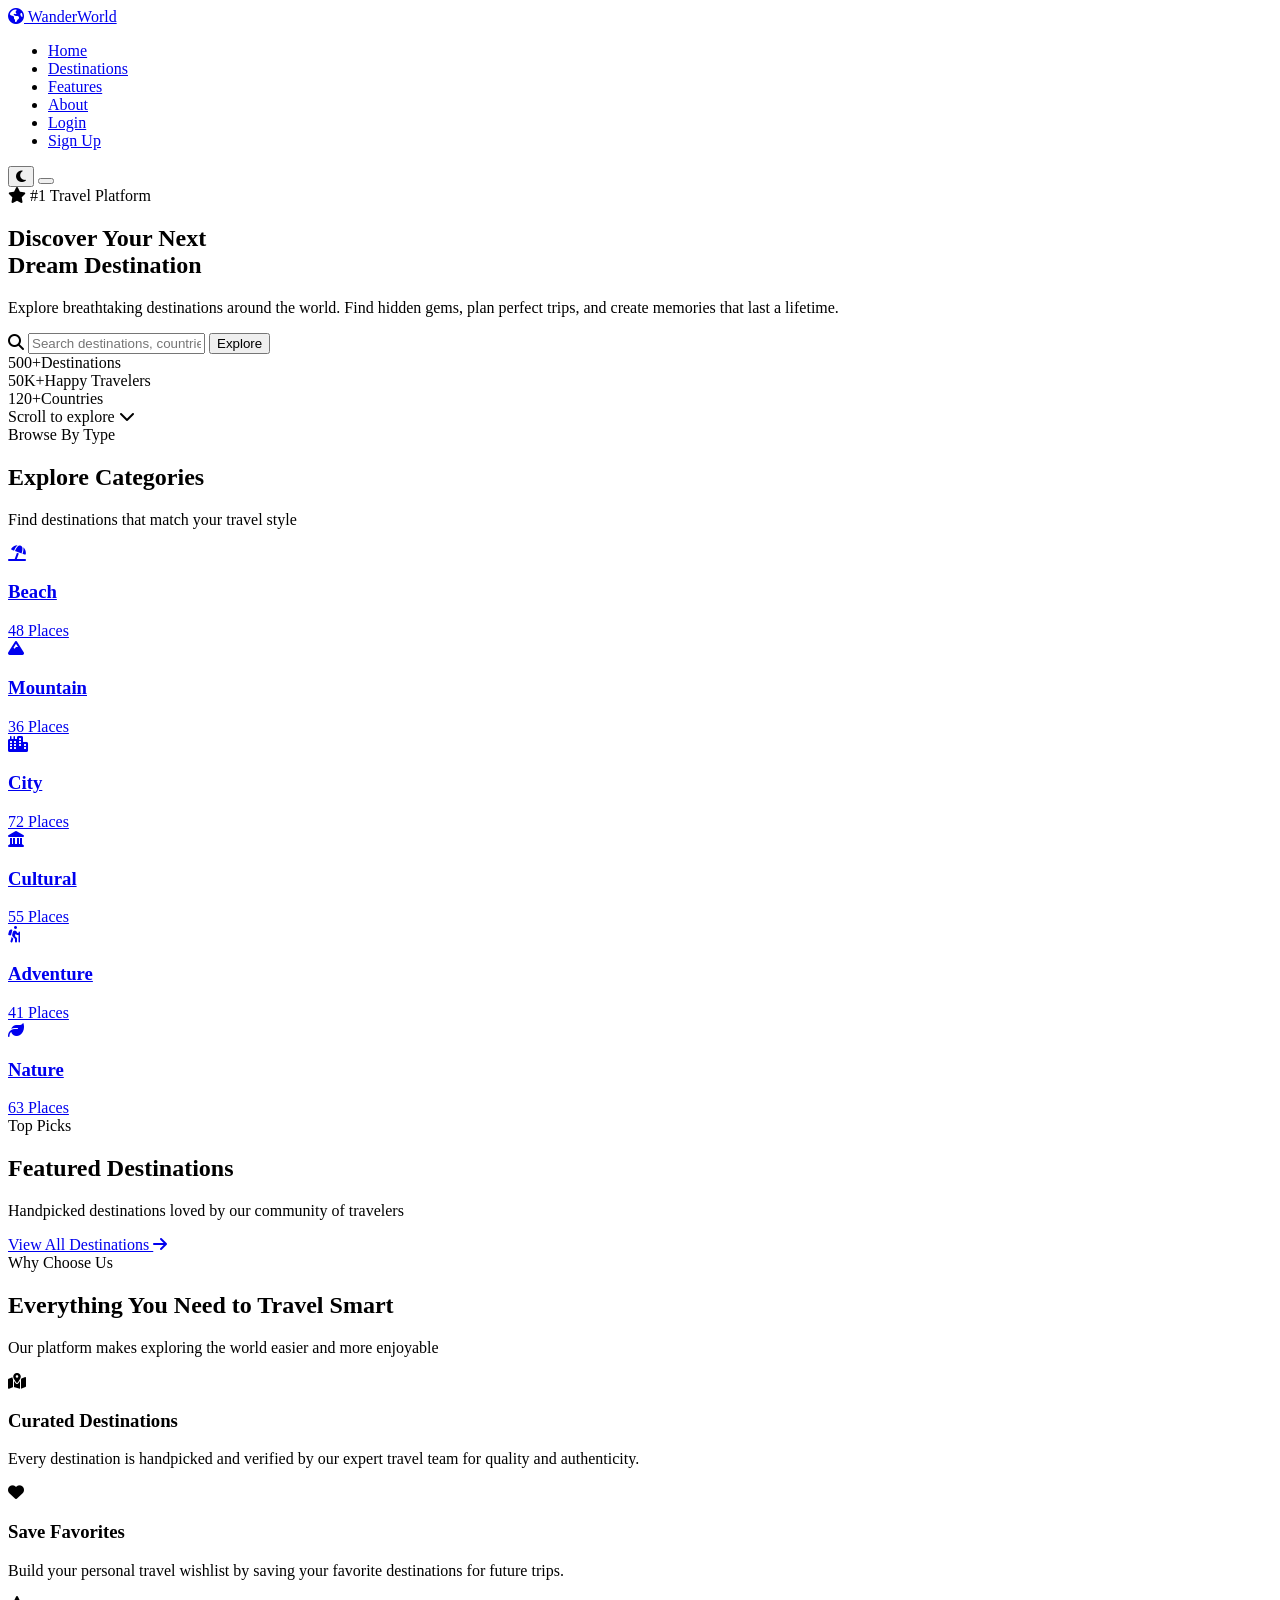
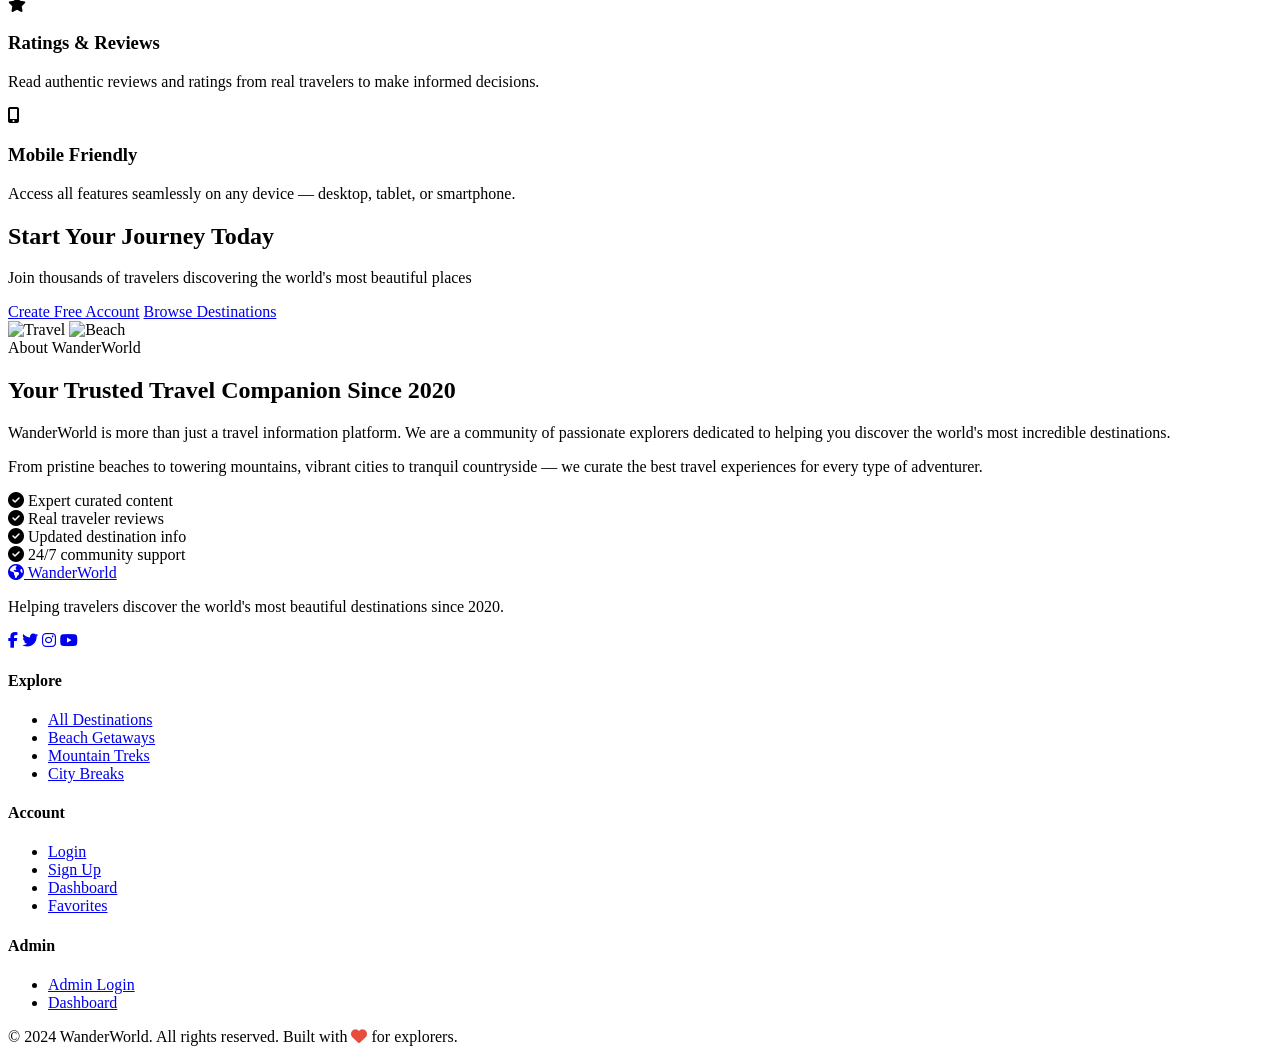
==== index.html @ 67fcafa0 "Add files via upload" ====
<!DOCTYPE html>
<html lang="en">
<head>
  <meta charset="UTF-8" />
  <meta name="viewport" content="width=device-width, initial-scale=1.0" />
  <title>WanderWorld – Explore The World</title>
  <link rel="stylesheet" href="css/main.css" />
  <link rel="stylesheet" href="css/responsive.css" />
  <link href="https://fonts.googleapis.com/css2?family=Poppins:wght@300;400;500;600;700;800&display=swap" rel="stylesheet" />
  <link rel="stylesheet" href="https://cdnjs.cloudflare.com/ajax/libs/font-awesome/6.4.0/css/all.min.css" />
</head>
<body>

<!-- NAVBAR -->
<nav class="navbar" id="navbar">
  <div class="nav-container">
    <a href="index.html" class="logo">
      <i class="fas fa-globe-americas"></i> WanderWorld
    </a>
    <ul class="nav-links" id="navLinks">
      <li><a href="index.html" class="active">Home</a></li>
      <li><a href="pages/destinations.html">Destinations</a></li>
      <li><a href="#features">Features</a></li>
      <li><a href="#about">About</a></li>
      <li id="nav-user-links" style="display:none;">
        <a href="pages/user-dashboard.html"><i class="fas fa-user-circle"></i> Dashboard</a>
      </li>
      <li id="nav-logout" style="display:none;">
        <a href="#" onclick="logoutUser()"><i class="fas fa-sign-out-alt"></i> Logout</a>
      </li>
      <li id="nav-auth-links">
        <a href="pages/login.html" class="btn-nav-login">Login</a>
      </li>
      <li id="nav-auth-links2">
        <a href="pages/register.html" class="btn-nav-register">Sign Up</a>
      </li>
    </ul>
    <div class="nav-controls">
      <button class="dark-mode-toggle" id="darkModeToggle" title="Toggle Dark Mode">
        <i class="fas fa-moon"></i>
      </button>
      <button class="hamburger" id="hamburger">
        <span></span><span></span><span></span>
      </button>
    </div>
  </div>
</nav>

<!-- HERO SECTION -->
<section class="hero" id="home">
  <div class="hero-slider" id="heroSlider">
    <div class="hero-slide active" style="background-image: url('https://images.unsplash.com/photo-1506905925346-21bda4d32df4?w=1920&q=80')"></div>
    <div class="hero-slide" style="background-image: url('https://images.unsplash.com/photo-1476514525535-07fb3b4ae5f1?w=1920&q=80')"></div>
    <div class="hero-slide" style="background-image: url('https://images.unsplash.com/photo-1501854140801-50d01698950b?w=1920&q=80')"></div>
    <div class="hero-slide" style="background-image: url('https://images.unsplash.com/photo-1528360983277-13d401cdc186?w=1920&q=80')"></div>
  </div>
  <div class="hero-overlay"></div>
  <div class="hero-content">
    <span class="hero-badge"><i class="fas fa-star"></i> #1 Travel Platform</span>
    <h1>Discover Your Next<br/><span class="gradient-text">Dream Destination</span></h1>
    <p>Explore breathtaking destinations around the world. Find hidden gems, plan perfect trips, and create memories that last a lifetime.</p>
    <div class="hero-search">
      <div class="search-box">
        <i class="fas fa-search"></i>
        <input type="text" id="heroSearch" placeholder="Search destinations, countries, experiences..." />
        <button onclick="heroSearchDestination()">Explore</button>
      </div>
    </div>
    <div class="hero-stats">
      <div class="stat"><span class="stat-num">500+</span><span class="stat-label">Destinations</span></div>
      <div class="stat-divider"></div>
      <div class="stat"><span class="stat-num">50K+</span><span class="stat-label">Happy Travelers</span></div>
      <div class="stat-divider"></div>
      <div class="stat"><span class="stat-num">120+</span><span class="stat-label">Countries</span></div>
    </div>
  </div>
  <div class="hero-scroll-indicator">
    <span>Scroll to explore</span>
    <i class="fas fa-chevron-down"></i>
  </div>
  <div class="slider-dots" id="sliderDots"></div>
</section>

<!-- CATEGORIES SECTION -->
<section class="categories-section">
  <div class="container">
    <div class="section-header">
      <span class="section-tag">Browse By Type</span>
      <h2>Explore Categories</h2>
      <p>Find destinations that match your travel style</p>
    </div>
    <div class="categories-grid">
      <a href="pages/destinations.html?category=beach" class="category-card">
        <div class="category-icon"><i class="fas fa-umbrella-beach"></i></div>
        <h3>Beach</h3>
        <span>48 Places</span>
      </a>
      <a href="pages/destinations.html?category=mountain" class="category-card">
        <div class="category-icon"><i class="fas fa-mountain"></i></div>
        <h3>Mountain</h3>
        <span>36 Places</span>
      </a>
      <a href="pages/destinations.html?category=city" class="category-card">
        <div class="category-icon"><i class="fas fa-city"></i></div>
        <h3>City</h3>
        <span>72 Places</span>
      </a>
      <a href="pages/destinations.html?category=cultural" class="category-card">
        <div class="category-icon"><i class="fas fa-landmark"></i></div>
        <h3>Cultural</h3>
        <span>55 Places</span>
      </a>
      <a href="pages/destinations.html?category=adventure" class="category-card">
        <div class="category-icon"><i class="fas fa-hiking"></i></div>
        <h3>Adventure</h3>
        <span>41 Places</span>
      </a>
      <a href="pages/destinations.html?category=nature" class="category-card">
        <div class="category-icon"><i class="fas fa-leaf"></i></div>
        <h3>Nature</h3>
        <span>63 Places</span>
      </a>
    </div>
  </div>
</section>

<!-- FEATURED DESTINATIONS -->
<section class="featured-section" id="destinations">
  <div class="container">
    <div class="section-header">
      <span class="section-tag">Top Picks</span>
      <h2>Featured Destinations</h2>
      <p>Handpicked destinations loved by our community of travelers</p>
    </div>
    <div class="destination-grid" id="featuredDestinations">
      <!-- Filled by JS -->
    </div>
    <div class="text-center mt-40">
      <a href="pages/destinations.html" class="btn-primary">
        View All Destinations <i class="fas fa-arrow-right"></i>
      </a>
    </div>
  </div>
</section>

<!-- FEATURES SECTION -->
<section class="features-section" id="features">
  <div class="container">
    <div class="section-header">
      <span class="section-tag">Why Choose Us</span>
      <h2>Everything You Need to Travel Smart</h2>
      <p>Our platform makes exploring the world easier and more enjoyable</p>
    </div>
    <div class="features-grid">
      <div class="feature-card">
        <div class="feature-icon"><i class="fas fa-map-marked-alt"></i></div>
        <h3>Curated Destinations</h3>
        <p>Every destination is handpicked and verified by our expert travel team for quality and authenticity.</p>
      </div>
      <div class="feature-card">
        <div class="feature-icon"><i class="fas fa-heart"></i></div>
        <h3>Save Favorites</h3>
        <p>Build your personal travel wishlist by saving your favorite destinations for future trips.</p>
      </div>
      <div class="feature-card">
        <div class="feature-icon"><i class="fas fa-star"></i></div>
        <h3>Ratings & Reviews</h3>
        <p>Read authentic reviews and ratings from real travelers to make informed decisions.</p>
      </div>
      <div class="feature-card">
        <div class="feature-icon"><i class="fas fa-mobile-alt"></i></div>
        <h3>Mobile Friendly</h3>
        <p>Access all features seamlessly on any device — desktop, tablet, or smartphone.</p>
      </div>
    </div>
  </div>
</section>

<!-- NEWSLETTER / CTA SECTION -->
<section class="cta-section">
  <div class="container">
    <div class="cta-content">
      <h2>Start Your Journey Today</h2>
      <p>Join thousands of travelers discovering the world's most beautiful places</p>
      <div class="cta-actions">
        <a href="pages/register.html" class="btn-primary">Create Free Account</a>
        <a href="pages/destinations.html" class="btn-secondary-outline">Browse Destinations</a>
      </div>
    </div>
  </div>
</section>

<!-- ABOUT SECTION -->
<section class="about-section" id="about">
  <div class="container">
    <div class="about-grid">
      <div class="about-image-grid">
        <img src="https://images.unsplash.com/photo-1488085061387-422e29b40080?w=600&q=80" alt="Travel" class="about-img-main" />
        <img src="https://images.unsplash.com/photo-1507525428034-b723cf961d3e?w=400&q=80" alt="Beach" class="about-img-secondary" />
      </div>
      <div class="about-content">
        <span class="section-tag">About WanderWorld</span>
        <h2>Your Trusted Travel Companion Since 2020</h2>
        <p>WanderWorld is more than just a travel information platform. We are a community of passionate explorers dedicated to helping you discover the world's most incredible destinations.</p>
        <p>From pristine beaches to towering mountains, vibrant cities to tranquil countryside — we curate the best travel experiences for every type of adventurer.</p>
        <div class="about-features">
          <div class="about-feature"><i class="fas fa-check-circle"></i> Expert curated content</div>
          <div class="about-feature"><i class="fas fa-check-circle"></i> Real traveler reviews</div>
          <div class="about-feature"><i class="fas fa-check-circle"></i> Updated destination info</div>
          <div class="about-feature"><i class="fas fa-check-circle"></i> 24/7 community support</div>
        </div>
      </div>
    </div>
  </div>
</section>

<!-- FOOTER -->
<footer class="footer">
  <div class="container">
    <div class="footer-grid">
      <div class="footer-brand">
        <a href="index.html" class="logo"><i class="fas fa-globe-americas"></i> WanderWorld</a>
        <p>Helping travelers discover the world's most beautiful destinations since 2020.</p>
        <div class="social-links">
          <a href="#"><i class="fab fa-facebook-f"></i></a>
          <a href="#"><i class="fab fa-twitter"></i></a>
          <a href="#"><i class="fab fa-instagram"></i></a>
          <a href="#"><i class="fab fa-youtube"></i></a>
        </div>
      </div>
      <div class="footer-links">
        <h4>Explore</h4>
        <ul>
          <li><a href="pages/destinations.html">All Destinations</a></li>
          <li><a href="pages/destinations.html?category=beach">Beach Getaways</a></li>
          <li><a href="pages/destinations.html?category=mountain">Mountain Treks</a></li>
          <li><a href="pages/destinations.html?category=city">City Breaks</a></li>
        </ul>
      </div>
      <div class="footer-links">
        <h4>Account</h4>
        <ul>
          <li><a href="pages/login.html">Login</a></li>
          <li><a href="pages/register.html">Sign Up</a></li>
          <li><a href="pages/user-dashboard.html">Dashboard</a></li>
          <li><a href="pages/favorites.html">Favorites</a></li>
        </ul>
      </div>
      <div class="footer-links">
        <h4>Admin</h4>
        <ul>
          <li><a href="pages/admin-login.html">Admin Login</a></li>
          <li><a href="pages/admin-dashboard.html">Dashboard</a></li>
        </ul>
      </div>
    </div>
    <div class="footer-bottom">
      <p>&copy; 2024 WanderWorld. All rights reserved. Built with <i class="fas fa-heart" style="color:#e74c3c"></i> for explorers.</p>
    </div>
  </div>
</footer>

<script src="js/data.js"></script>
<script src="js/auth.js"></script>
<script src="js/app.js"></script>
<script src="js/slider.js"></script>
</body>
</html>
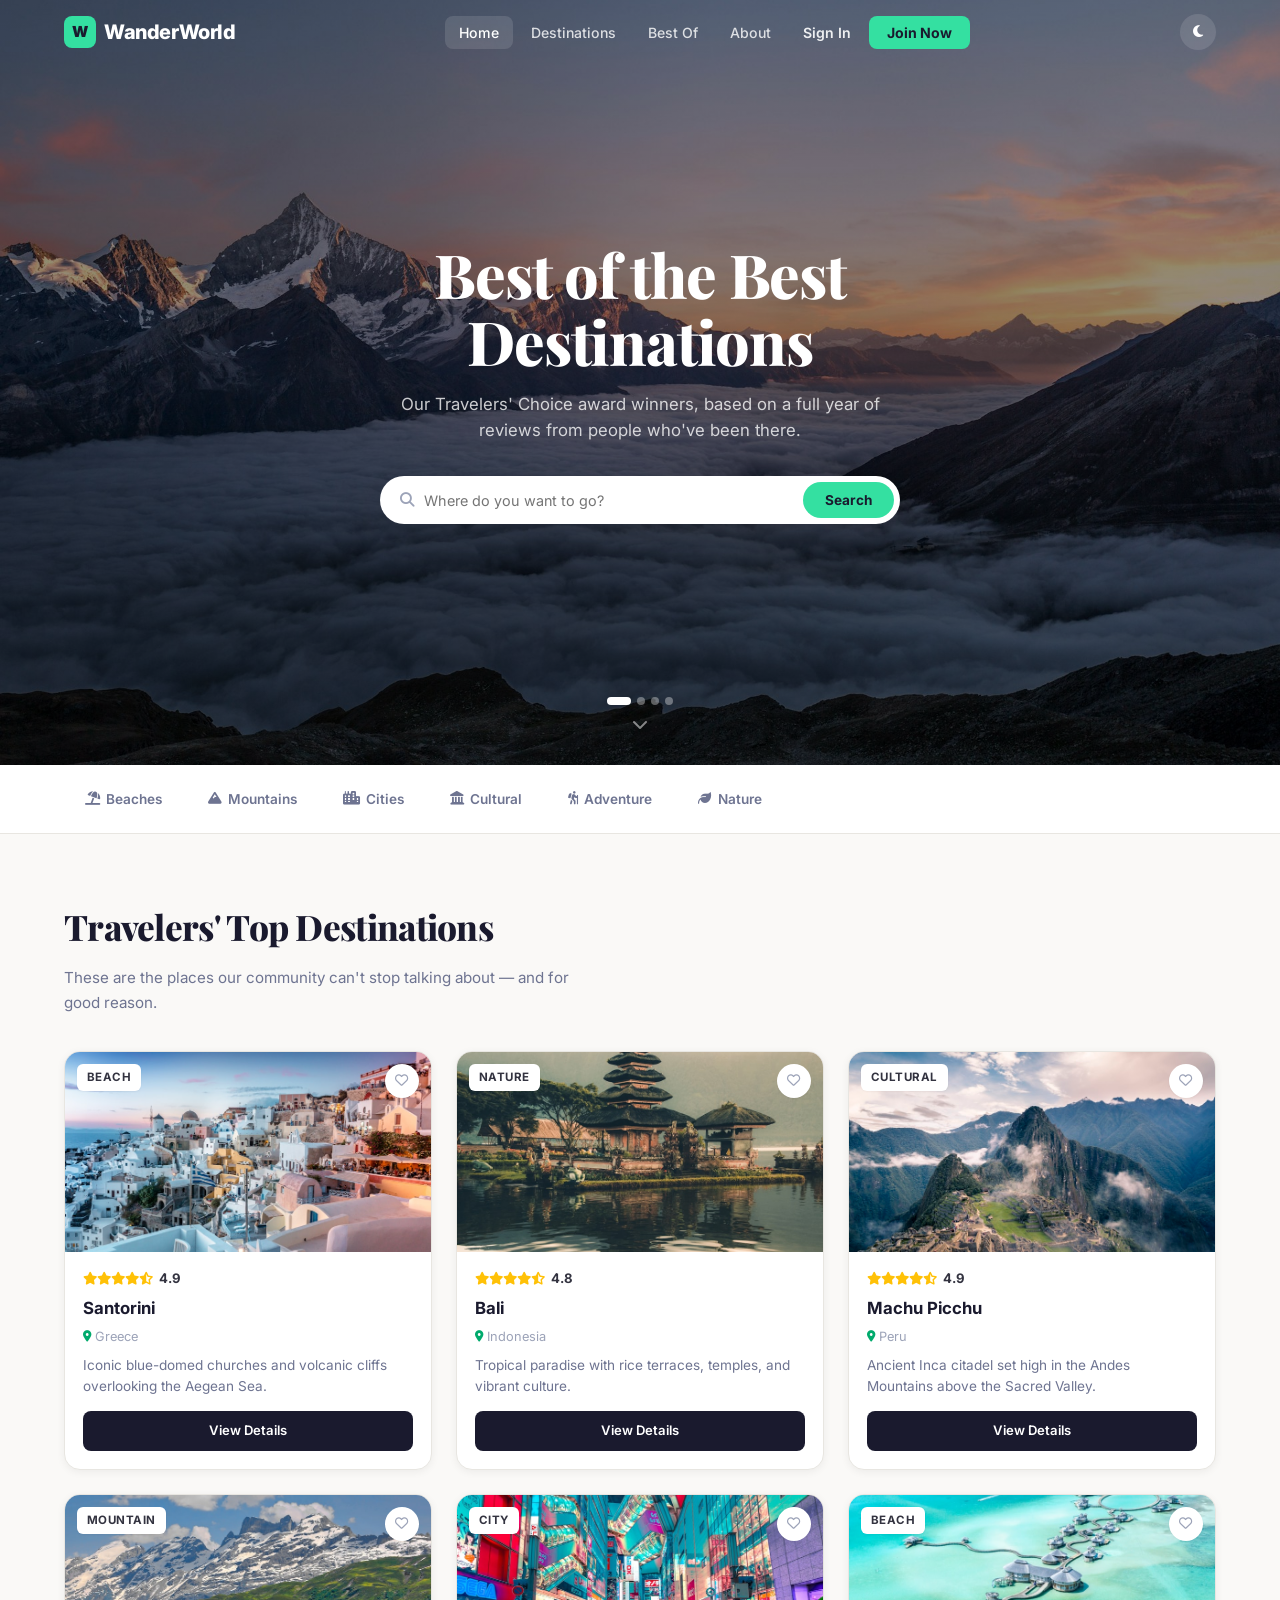
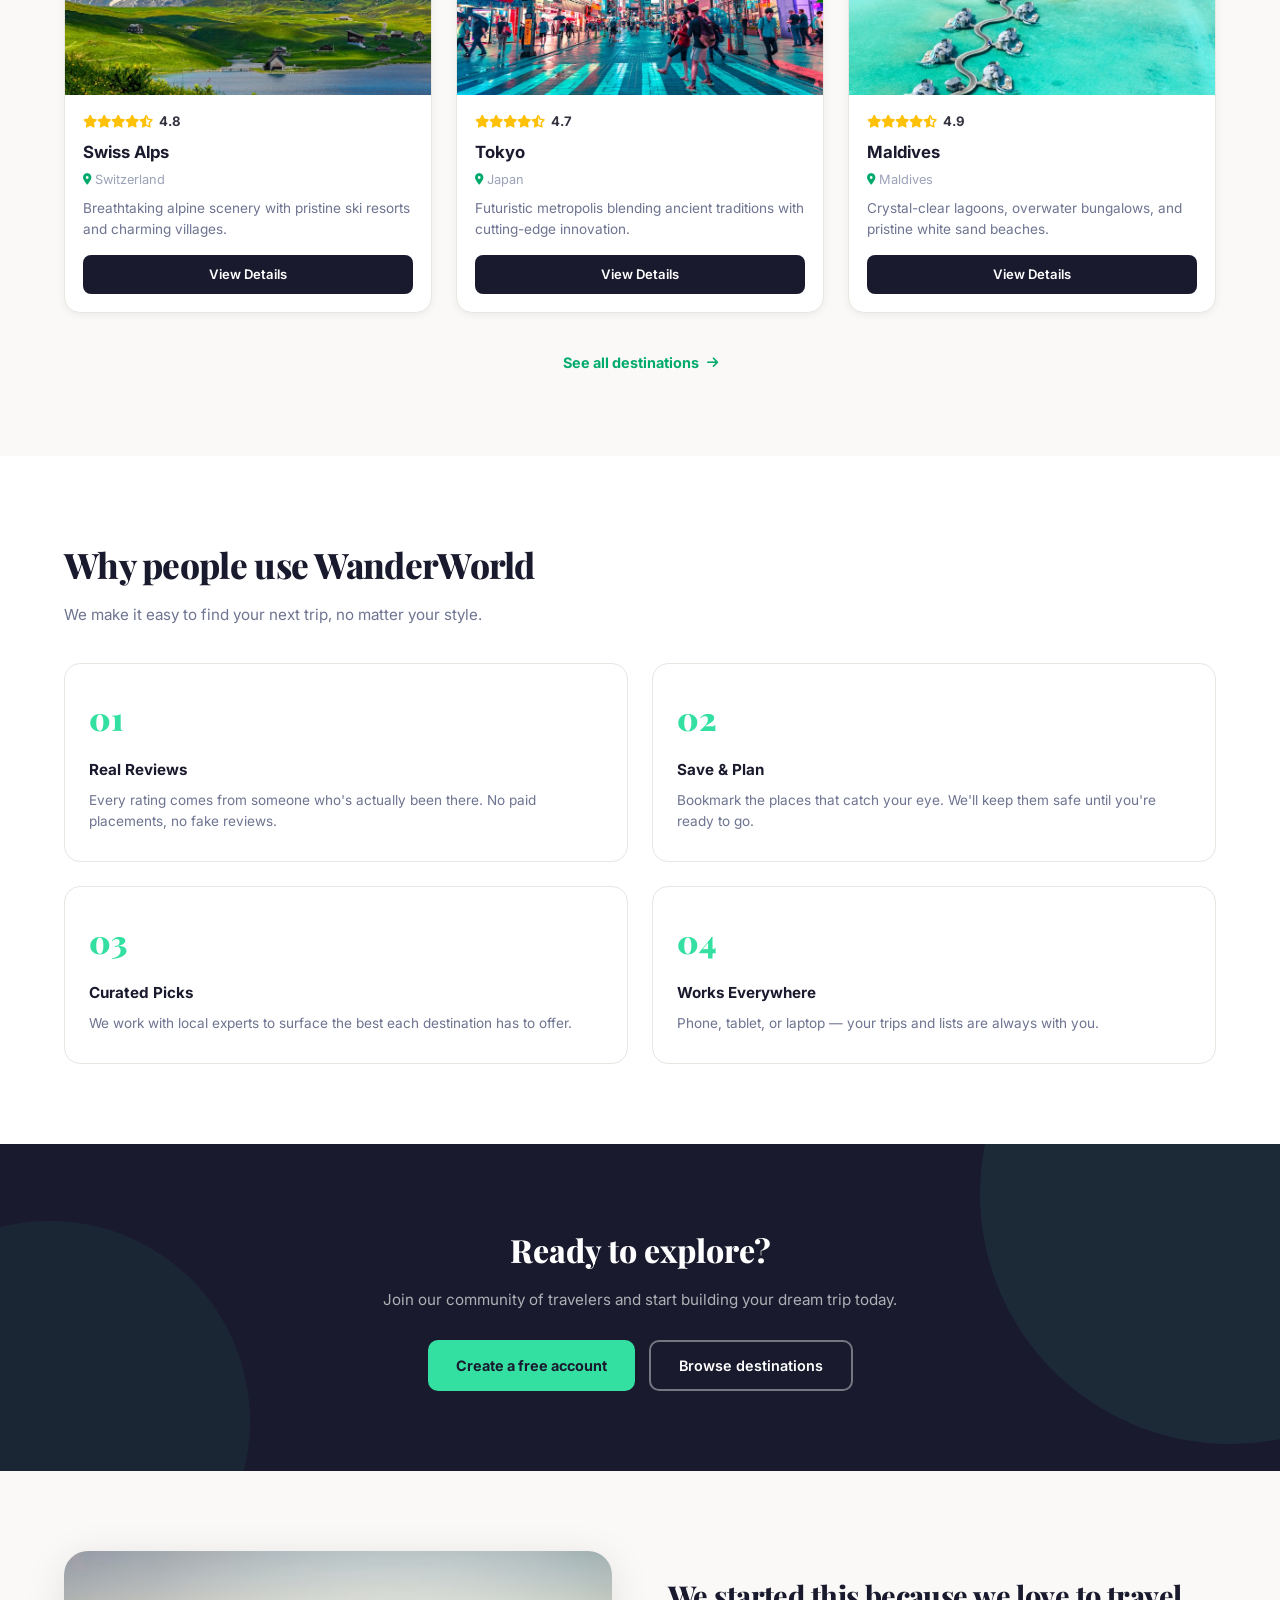
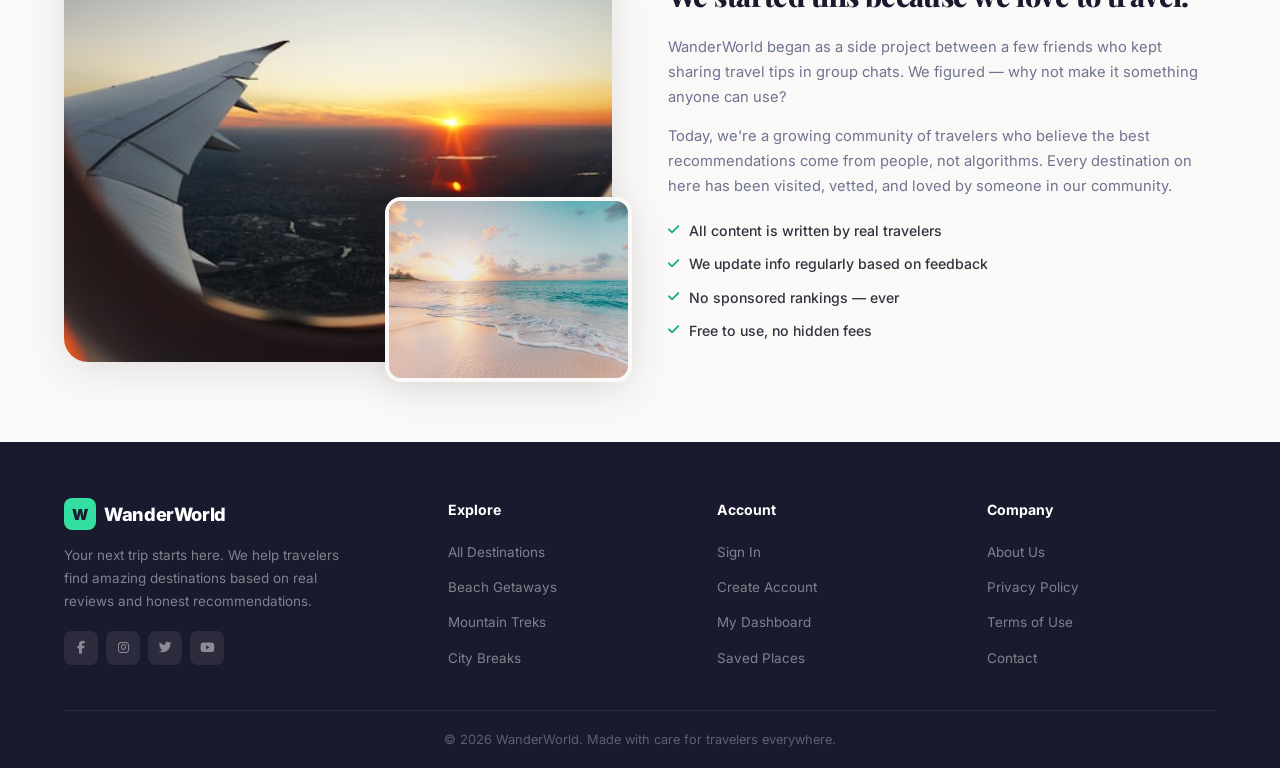
==== commit 876107ef: "Initial commit" ====
--- a/index.html
+++ b/index.html
@@ -3,36 +3,46 @@
 <head>
   <meta charset="UTF-8" />
   <meta name="viewport" content="width=device-width, initial-scale=1.0" />
-  <title>WanderWorld – Explore The World</title>
+  <title>WanderWorld – Best Destinations to Visit</title>
+  <meta name="description" content="Discover the world's best travel destinations, curated by real travelers. Explore beaches, mountains, cities, and hidden gems." />
   <link rel="stylesheet" href="css/main.css" />
+  <link rel="stylesheet" href="css/animations.css" />
   <link rel="stylesheet" href="css/responsive.css" />
-  <link href="https://fonts.googleapis.com/css2?family=Poppins:wght@300;400;500;600;700;800&display=swap" rel="stylesheet" />
+  <link href="https://fonts.googleapis.com/css2?family=Inter:wght@400;500;600;700;800;900&family=Playfair+Display:wght@700;800&display=swap" rel="stylesheet" />
   <link rel="stylesheet" href="https://cdnjs.cloudflare.com/ajax/libs/font-awesome/6.4.0/css/all.min.css" />
 </head>
 <body>
+<!-- Prevent dark-mode flash: apply class before paint -->
+<script>
+  // If dark mode was stuck on, this ensures the page always starts in light mode
+  // Users can re-enable it with the toggle button
+  if (localStorage.getItem('ww_darkmode') === 'true') {
+    document.body.classList.add('dark-mode');
+  }
+</script>
 
 <!-- NAVBAR -->
 <nav class="navbar" id="navbar">
   <div class="nav-container">
     <a href="index.html" class="logo">
-      <i class="fas fa-globe-americas"></i> WanderWorld
+      <span class="logo-icon">W</span> WanderWorld
     </a>
     <ul class="nav-links" id="navLinks">
       <li><a href="index.html" class="active">Home</a></li>
       <li><a href="pages/destinations.html">Destinations</a></li>
-      <li><a href="#features">Features</a></li>
+      <li><a href="#best-of">Best Of</a></li>
       <li><a href="#about">About</a></li>
       <li id="nav-user-links" style="display:none;">
-        <a href="pages/user-dashboard.html"><i class="fas fa-user-circle"></i> Dashboard</a>
+        <a href="pages/user-dashboard.html"><i class="fas fa-user-circle"></i> My Trips</a>
       </li>
       <li id="nav-logout" style="display:none;">
-        <a href="#" onclick="logoutUser()"><i class="fas fa-sign-out-alt"></i> Logout</a>
+        <a href="#" onclick="logoutUser()">Logout</a>
       </li>
       <li id="nav-auth-links">
-        <a href="pages/login.html" class="btn-nav-login">Login</a>
+        <a href="pages/login.html" class="btn-nav-login">Sign In</a>
       </li>
       <li id="nav-auth-links2">
-        <a href="pages/register.html" class="btn-nav-register">Sign Up</a>
+        <a href="pages/register.html" class="btn-nav-register">Join Now</a>
       </li>
     </ul>
     <div class="nav-controls">
@@ -46,186 +56,157 @@
   </div>
 </nav>
 
-<!-- HERO SECTION -->
+<!-- HERO SECTION – clean editorial style -->
 <section class="hero" id="home">
   <div class="hero-slider" id="heroSlider">
-    <div class="hero-slide active" style="background-image: url('https://images.unsplash.com/photo-1506905925346-21bda4d32df4?w=1920&q=80')"></div>
-    <div class="hero-slide" style="background-image: url('https://images.unsplash.com/photo-1476514525535-07fb3b4ae5f1?w=1920&q=80')"></div>
-    <div class="hero-slide" style="background-image: url('https://images.unsplash.com/photo-1501854140801-50d01698950b?w=1920&q=80')"></div>
-    <div class="hero-slide" style="background-image: url('https://images.unsplash.com/photo-1528360983277-13d401cdc186?w=1920&q=80')"></div>
+    <div class="hero-slide active" style="background-image: url('images/hero-1.jpg')"></div>
+    <div class="hero-slide" style="background-image: url('images/hero-2.jpg')"></div>
+    <div class="hero-slide" style="background-image: url('images/hero-3.jpg')"></div>
+    <div class="hero-slide" style="background-image: url('images/hero-4.jpg')"></div>
   </div>
   <div class="hero-overlay"></div>
   <div class="hero-content">
-    <span class="hero-badge"><i class="fas fa-star"></i> #1 Travel Platform</span>
-    <h1>Discover Your Next<br/><span class="gradient-text">Dream Destination</span></h1>
-    <p>Explore breathtaking destinations around the world. Find hidden gems, plan perfect trips, and create memories that last a lifetime.</p>
+    <h1>Best of the Best<br/>Destinations</h1>
+    <p>Our Travelers' Choice award winners, based on a full year of reviews from people who've been there.</p>
     <div class="hero-search">
       <div class="search-box">
         <i class="fas fa-search"></i>
-        <input type="text" id="heroSearch" placeholder="Search destinations, countries, experiences..." />
-        <button onclick="heroSearchDestination()">Explore</button>
-      </div>
-    </div>
-    <div class="hero-stats">
-      <div class="stat"><span class="stat-num">500+</span><span class="stat-label">Destinations</span></div>
-      <div class="stat-divider"></div>
-      <div class="stat"><span class="stat-num">50K+</span><span class="stat-label">Happy Travelers</span></div>
-      <div class="stat-divider"></div>
-      <div class="stat"><span class="stat-num">120+</span><span class="stat-label">Countries</span></div>
+        <input type="text" id="heroSearch" placeholder="Where do you want to go?" />
+        <button onclick="heroSearchDestination()">Search</button>
+      </div>
     </div>
   </div>
   <div class="hero-scroll-indicator">
-    <span>Scroll to explore</span>
     <i class="fas fa-chevron-down"></i>
   </div>
   <div class="slider-dots" id="sliderDots"></div>
 </section>
 
-<!-- CATEGORIES SECTION -->
+<!-- CATEGORY TABS – clean horizontal pills like TripAdvisor -->
 <section class="categories-section">
   <div class="container">
-    <div class="section-header">
-      <span class="section-tag">Browse By Type</span>
-      <h2>Explore Categories</h2>
-      <p>Find destinations that match your travel style</p>
-    </div>
-    <div class="categories-grid">
-      <a href="pages/destinations.html?category=beach" class="category-card">
-        <div class="category-icon"><i class="fas fa-umbrella-beach"></i></div>
-        <h3>Beach</h3>
-        <span>48 Places</span>
-      </a>
-      <a href="pages/destinations.html?category=mountain" class="category-card">
-        <div class="category-icon"><i class="fas fa-mountain"></i></div>
-        <h3>Mountain</h3>
-        <span>36 Places</span>
-      </a>
-      <a href="pages/destinations.html?category=city" class="category-card">
-        <div class="category-icon"><i class="fas fa-city"></i></div>
-        <h3>City</h3>
-        <span>72 Places</span>
-      </a>
-      <a href="pages/destinations.html?category=cultural" class="category-card">
-        <div class="category-icon"><i class="fas fa-landmark"></i></div>
-        <h3>Cultural</h3>
-        <span>55 Places</span>
-      </a>
-      <a href="pages/destinations.html?category=adventure" class="category-card">
-        <div class="category-icon"><i class="fas fa-hiking"></i></div>
-        <h3>Adventure</h3>
-        <span>41 Places</span>
-      </a>
-      <a href="pages/destinations.html?category=nature" class="category-card">
-        <div class="category-icon"><i class="fas fa-leaf"></i></div>
-        <h3>Nature</h3>
-        <span>63 Places</span>
-      </a>
-    </div>
-  </div>
-</section>
-
-<!-- FEATURED DESTINATIONS -->
-<section class="featured-section" id="destinations">
-  <div class="container">
-    <div class="section-header">
-      <span class="section-tag">Top Picks</span>
-      <h2>Featured Destinations</h2>
-      <p>Handpicked destinations loved by our community of travelers</p>
+    <div class="category-tabs">
+      <a href="pages/destinations.html?category=beach" class="category-tab">
+        <i class="fas fa-umbrella-beach"></i> Beaches
+      </a>
+      <a href="pages/destinations.html?category=mountain" class="category-tab">
+        <i class="fas fa-mountain"></i> Mountains
+      </a>
+      <a href="pages/destinations.html?category=city" class="category-tab">
+        <i class="fas fa-city"></i> Cities
+      </a>
+      <a href="pages/destinations.html?category=cultural" class="category-tab">
+        <i class="fas fa-landmark"></i> Cultural
+      </a>
+      <a href="pages/destinations.html?category=adventure" class="category-tab">
+        <i class="fas fa-hiking"></i> Adventure
+      </a>
+      <a href="pages/destinations.html?category=nature" class="category-tab">
+        <i class="fas fa-leaf"></i> Nature
+      </a>
+    </div>
+  </div>
+</section>
+
+<!-- TRENDING / BEST OF DESTINATIONS – numbered list style like TripAdvisor -->
+<section class="featured-section" id="best-of">
+  <div class="container">
+    <div class="section-header-left">
+      <h2>Travelers' Top Destinations</h2>
+      <p>These are the places our community can't stop talking about — and for good reason.</p>
     </div>
     <div class="destination-grid" id="featuredDestinations">
       <!-- Filled by JS -->
     </div>
-    <div class="text-center mt-40">
-      <a href="pages/destinations.html" class="btn-primary">
-        View All Destinations <i class="fas fa-arrow-right"></i>
-      </a>
-    </div>
-  </div>
-</section>
-
-<!-- FEATURES SECTION -->
-<section class="features-section" id="features">
-  <div class="container">
-    <div class="section-header">
-      <span class="section-tag">Why Choose Us</span>
-      <h2>Everything You Need to Travel Smart</h2>
-      <p>Our platform makes exploring the world easier and more enjoyable</p>
-    </div>
-    <div class="features-grid">
-      <div class="feature-card">
-        <div class="feature-icon"><i class="fas fa-map-marked-alt"></i></div>
-        <h3>Curated Destinations</h3>
-        <p>Every destination is handpicked and verified by our expert travel team for quality and authenticity.</p>
-      </div>
-      <div class="feature-card">
-        <div class="feature-icon"><i class="fas fa-heart"></i></div>
-        <h3>Save Favorites</h3>
-        <p>Build your personal travel wishlist by saving your favorite destinations for future trips.</p>
-      </div>
-      <div class="feature-card">
-        <div class="feature-icon"><i class="fas fa-star"></i></div>
-        <h3>Ratings & Reviews</h3>
-        <p>Read authentic reviews and ratings from real travelers to make informed decisions.</p>
-      </div>
-      <div class="feature-card">
-        <div class="feature-icon"><i class="fas fa-mobile-alt"></i></div>
-        <h3>Mobile Friendly</h3>
-        <p>Access all features seamlessly on any device — desktop, tablet, or smartphone.</p>
-      </div>
-    </div>
-  </div>
-</section>
-
-<!-- NEWSLETTER / CTA SECTION -->
+    <div class="see-all-wrap">
+      <a href="pages/destinations.html" class="btn-see-all">
+        See all destinations <i class="fas fa-arrow-right"></i>
+      </a>
+    </div>
+  </div>
+</section>
+
+<!-- WHY WANDERWORLD – simplified, no feature-icon gradients -->
+<section class="why-section" id="features">
+  <div class="container">
+    <div class="section-header-left">
+      <h2>Why people use WanderWorld</h2>
+      <p>We make it easy to find your next trip, no matter your style.</p>
+    </div>
+    <div class="why-grid">
+      <div class="why-card">
+        <div class="why-number">01</div>
+        <h3>Real Reviews</h3>
+        <p>Every rating comes from someone who's actually been there. No paid placements, no fake reviews.</p>
+      </div>
+      <div class="why-card">
+        <div class="why-number">02</div>
+        <h3>Save & Plan</h3>
+        <p>Bookmark the places that catch your eye. We'll keep them safe until you're ready to go.</p>
+      </div>
+      <div class="why-card">
+        <div class="why-number">03</div>
+        <h3>Curated Picks</h3>
+        <p>We work with local experts to surface the best each destination has to offer.</p>
+      </div>
+      <div class="why-card">
+        <div class="why-number">04</div>
+        <h3>Works Everywhere</h3>
+        <p>Phone, tablet, or laptop — your trips and lists are always with you.</p>
+      </div>
+    </div>
+  </div>
+</section>
+
+<!-- CTA SECTION – clean, flat, editorial -->
 <section class="cta-section">
   <div class="container">
     <div class="cta-content">
-      <h2>Start Your Journey Today</h2>
-      <p>Join thousands of travelers discovering the world's most beautiful places</p>
+      <h2>Ready to explore?</h2>
+      <p>Join our community of travelers and start building your dream trip today.</p>
       <div class="cta-actions">
-        <a href="pages/register.html" class="btn-primary">Create Free Account</a>
-        <a href="pages/destinations.html" class="btn-secondary-outline">Browse Destinations</a>
-      </div>
-    </div>
-  </div>
-</section>
-
-<!-- ABOUT SECTION -->
+        <a href="pages/register.html" class="btn-primary">Create a free account</a>
+        <a href="pages/destinations.html" class="btn-outline">Browse destinations</a>
+      </div>
+    </div>
+  </div>
+</section>
+
+<!-- ABOUT SECTION – conversational, human -->
 <section class="about-section" id="about">
   <div class="container">
     <div class="about-grid">
       <div class="about-image-grid">
-        <img src="https://images.unsplash.com/photo-1488085061387-422e29b40080?w=600&q=80" alt="Travel" class="about-img-main" />
-        <img src="https://images.unsplash.com/photo-1507525428034-b723cf961d3e?w=400&q=80" alt="Beach" class="about-img-secondary" />
+        <img src="images/about-main.jpg" alt="Travelers exploring a new city" class="about-img-main" />
+        <img src="images/about-beach.jpg" alt="Beach sunset view" class="about-img-secondary" />
       </div>
       <div class="about-content">
-        <span class="section-tag">About WanderWorld</span>
-        <h2>Your Trusted Travel Companion Since 2020</h2>
-        <p>WanderWorld is more than just a travel information platform. We are a community of passionate explorers dedicated to helping you discover the world's most incredible destinations.</p>
-        <p>From pristine beaches to towering mountains, vibrant cities to tranquil countryside — we curate the best travel experiences for every type of adventurer.</p>
-        <div class="about-features">
-          <div class="about-feature"><i class="fas fa-check-circle"></i> Expert curated content</div>
-          <div class="about-feature"><i class="fas fa-check-circle"></i> Real traveler reviews</div>
-          <div class="about-feature"><i class="fas fa-check-circle"></i> Updated destination info</div>
-          <div class="about-feature"><i class="fas fa-check-circle"></i> 24/7 community support</div>
-        </div>
-      </div>
-    </div>
-  </div>
-</section>
-
-<!-- FOOTER -->
+        <h2>We started this because we love to travel.</h2>
+        <p>WanderWorld began as a side project between a few friends who kept sharing travel tips in group chats. We figured — why not make it something anyone can use?</p>
+        <p>Today, we're a growing community of travelers who believe the best recommendations come from people, not algorithms. Every destination on here has been visited, vetted, and loved by someone in our community.</p>
+        <ul class="about-list">
+          <li><i class="fas fa-check"></i> All content is written by real travelers</li>
+          <li><i class="fas fa-check"></i> We update info regularly based on feedback</li>
+          <li><i class="fas fa-check"></i> No sponsored rankings — ever</li>
+          <li><i class="fas fa-check"></i> Free to use, no hidden fees</li>
+        </ul>
+      </div>
+    </div>
+  </div>
+</section>
+
+<!-- FOOTER – clean, minimal, no admin links -->
 <footer class="footer">
   <div class="container">
     <div class="footer-grid">
       <div class="footer-brand">
-        <a href="index.html" class="logo"><i class="fas fa-globe-americas"></i> WanderWorld</a>
-        <p>Helping travelers discover the world's most beautiful destinations since 2020.</p>
+        <a href="index.html" class="logo"><span class="logo-icon">W</span> WanderWorld</a>
+        <p>Your next trip starts here. We help travelers find amazing destinations based on real reviews and honest recommendations.</p>
         <div class="social-links">
-          <a href="#"><i class="fab fa-facebook-f"></i></a>
-          <a href="#"><i class="fab fa-twitter"></i></a>
-          <a href="#"><i class="fab fa-instagram"></i></a>
-          <a href="#"><i class="fab fa-youtube"></i></a>
+          <a href="#" aria-label="Facebook"><i class="fab fa-facebook-f"></i></a>
+          <a href="#" aria-label="Instagram"><i class="fab fa-instagram"></i></a>
+          <a href="#" aria-label="Twitter"><i class="fab fa-twitter"></i></a>
+          <a href="#" aria-label="YouTube"><i class="fab fa-youtube"></i></a>
         </div>
       </div>
       <div class="footer-links">
@@ -240,22 +221,24 @@
       <div class="footer-links">
         <h4>Account</h4>
         <ul>
-          <li><a href="pages/login.html">Login</a></li>
-          <li><a href="pages/register.html">Sign Up</a></li>
-          <li><a href="pages/user-dashboard.html">Dashboard</a></li>
-          <li><a href="pages/favorites.html">Favorites</a></li>
+          <li><a href="pages/login.html">Sign In</a></li>
+          <li><a href="pages/register.html">Create Account</a></li>
+          <li><a href="pages/user-dashboard.html">My Dashboard</a></li>
+          <li><a href="pages/favorites.html">Saved Places</a></li>
         </ul>
       </div>
       <div class="footer-links">
-        <h4>Admin</h4>
+        <h4>Company</h4>
         <ul>
-          <li><a href="pages/admin-login.html">Admin Login</a></li>
-          <li><a href="pages/admin-dashboard.html">Dashboard</a></li>
+          <li><a href="#about">About Us</a></li>
+          <li><a href="#">Privacy Policy</a></li>
+          <li><a href="#">Terms of Use</a></li>
+          <li><a href="#">Contact</a></li>
         </ul>
       </div>
     </div>
     <div class="footer-bottom">
-      <p>&copy; 2024 WanderWorld. All rights reserved. Built with <i class="fas fa-heart" style="color:#e74c3c"></i> for explorers.</p>
+      <p>&copy; 2026 WanderWorld. Made with care for travelers everywhere.</p>
     </div>
   </div>
 </footer>
@@ -264,5 +247,6 @@
 <script src="js/auth.js"></script>
 <script src="js/app.js"></script>
 <script src="js/slider.js"></script>
+<script src="js/animations.js"></script>
 </body>
-</html>
+</html>
--- a/css/main.css
+++ b/css/main.css
@@ -0,0 +1,1191 @@
+/* ===========================================
+   WANDERWORLD – Main Stylesheet
+   Clean, editorial travel design
+   =========================================== */
+
+/* --- Design Tokens --- */
+:root {
+  --green: #34e0a1;
+  --green-dark: #00aa6c;
+  --black: #1a1a2e;
+  --dark: #2d2d3f;
+  --text: #333340;
+  --text-light: #6e7491;
+  --text-muted: #9ca3b8;
+  --white: #ffffff;
+  --off-white: #faf9f7;
+  --warm-gray: #f3f1ee;
+  --border: #e8e6e1;
+  --border-light: #f0eee9;
+  --yellow: #ffc107;
+  --red: #ef4444;
+  --shadow-xs: 0 1px 2px rgba(0,0,0,.04);
+  --shadow-sm: 0 2px 8px rgba(0,0,0,.06);
+  --shadow: 0 4px 20px rgba(0,0,0,.08);
+  --shadow-lg: 0 8px 40px rgba(0,0,0,.10);
+  --shadow-xl: 0 16px 60px rgba(0,0,0,.14);
+  --radius: 12px;
+  --radius-lg: 16px;
+  --radius-xl: 24px;
+  --font: 'Inter', -apple-system, BlinkMacSystemFont, sans-serif;
+  --font-display: 'Playfair Display', Georgia, serif;
+  --transition: all .2s ease;
+  --navbar-h: 64px;
+}
+
+/* --- Dark Mode --- */
+body.dark-mode {
+  --text: #e4e4ed;
+  --text-light: #a0a3b5;
+  --text-muted: #7a7d92;
+  --white: #1e1e2f;
+  --off-white: #252538;
+  --warm-gray: #2a2a42;
+  --border: #3a3a55;
+  --border-light: #32324a;
+  --black: #f0f0f5;
+  --dark: #d4d4e0;
+  --shadow-sm: 0 2px 8px rgba(0,0,0,.2);
+  --shadow: 0 4px 20px rgba(0,0,0,.25);
+  --shadow-lg: 0 8px 40px rgba(0,0,0,.3);
+}
+
+/* --- Reset & Base --- */
+*, *::before, *::after { box-sizing: border-box; margin: 0; padding: 0; }
+html { scroll-behavior: smooth; font-size: 16px; }
+body {
+  font-family: var(--font);
+  color: var(--text);
+  background: var(--white);
+  line-height: 1.65;
+  transition: background .3s, color .3s;
+  overflow-x: hidden;
+  -webkit-font-smoothing: antialiased;
+}
+a { text-decoration: none; color: inherit; }
+img { max-width: 100%; display: block; }
+ul { list-style: none; }
+button { cursor: pointer; border: none; background: none; font-family: inherit; }
+input, select, textarea { font-family: inherit; }
+
+.container { max-width: 1200px; margin: 0 auto; padding: 0 24px; }
+
+
+/* ===========================================
+   NAVBAR – clean, minimal
+   =========================================== */
+.navbar {
+  position: fixed;
+  top: 0; left: 0; right: 0;
+  height: var(--navbar-h);
+  background: transparent;
+  z-index: 1000;
+  transition: var(--transition);
+}
+.navbar.scrolled {
+  background: var(--white);
+  box-shadow: var(--shadow-sm);
+  border-bottom: 1px solid var(--border);
+}
+.nav-container {
+  max-width: 1200px;
+  margin: 0 auto;
+  padding: 0 24px;
+  height: 100%;
+  display: flex;
+  align-items: center;
+  justify-content: space-between;
+  gap: 24px;
+}
+
+/* Logo */
+.logo {
+  font-size: 1.25rem;
+  font-weight: 800;
+  color: #fff;
+  display: flex;
+  align-items: center;
+  gap: 8px;
+  white-space: nowrap;
+  transition: var(--transition);
+  letter-spacing: -.02em;
+}
+.logo-icon {
+  width: 32px; height: 32px;
+  background: var(--green);
+  border-radius: 8px;
+  display: inline-flex;
+  align-items: center;
+  justify-content: center;
+  font-weight: 900;
+  font-size: .95rem;
+  color: var(--black);
+}
+.navbar.scrolled .logo { color: var(--black); }
+
+/* Nav Links */
+.nav-links {
+  display: flex;
+  align-items: center;
+  gap: 4px;
+}
+.nav-links a {
+  color: rgba(255,255,255,.8);
+  font-weight: 500;
+  font-size: .88rem;
+  padding: 8px 14px;
+  border-radius: 8px;
+  transition: var(--transition);
+}
+.nav-links a:hover,
+.nav-links a.active {
+  color: #fff;
+  background: rgba(255,255,255,.12);
+}
+.navbar.scrolled .nav-links a { color: var(--text-light); }
+.navbar.scrolled .nav-links a:hover,
+.navbar.scrolled .nav-links a.active { color: var(--black); background: var(--warm-gray); }
+
+/* Nav Buttons */
+.btn-nav-login {
+  color: rgba(255,255,255,.9) !important;
+  font-weight: 600 !important;
+}
+.btn-nav-register {
+  background: var(--green) !important;
+  color: var(--black) !important;
+  border-radius: 8px !important;
+  font-weight: 700 !important;
+  padding: 8px 18px !important;
+}
+.btn-nav-register:hover { background: var(--green-dark) !important; color: #fff !important; }
+.navbar.scrolled .btn-nav-login { color: var(--text) !important; }
+.navbar.scrolled .btn-nav-register { background: var(--green) !important; color: var(--black) !important; }
+
+/* Nav controls */
+.nav-controls { display: flex; align-items: center; gap: 6px; }
+.dark-mode-toggle {
+  width: 36px; height: 36px;
+  border-radius: 50%;
+  background: rgba(255,255,255,.12);
+  color: #fff;
+  display: flex; align-items: center; justify-content: center;
+  font-size: .85rem;
+  transition: var(--transition);
+}
+.dark-mode-toggle:hover { background: rgba(255,255,255,.25); }
+.navbar.scrolled .dark-mode-toggle { background: var(--warm-gray); color: var(--text); }
+.hamburger {
+  display: none;
+  flex-direction: column;
+  gap: 5px;
+  padding: 8px;
+  border-radius: 6px;
+  background: rgba(255,255,255,.12);
+}
+.hamburger span {
+  display: block;
+  width: 18px; height: 2px;
+  background: #fff;
+  border-radius: 2px;
+  transition: var(--transition);
+}
+.navbar.scrolled .hamburger { background: var(--warm-gray); }
+.navbar.scrolled .hamburger span { background: var(--text); }
+
+
+/* ===========================================
+   HERO SECTION – editorial, bold headline
+   =========================================== */
+.hero {
+  height: 85vh;
+  min-height: 560px;
+  max-height: 780px;
+  position: relative;
+  display: flex;
+  align-items: center;
+  justify-content: center;
+  text-align: center;
+  overflow: hidden;
+  background: linear-gradient(135deg, #1a1a2e 0%, #16213e 40%, #0f3460 70%, #1a1a2e 100%);
+}
+.hero-slider { position: absolute; inset: 0; }
+.hero-slide {
+  position: absolute; inset: 0;
+  background-size: cover;
+  background-position: center;
+  background-color: #1a1a2e;
+  opacity: 0;
+  transition: opacity 1.2s ease;
+}
+.hero-slide.active { opacity: 1; }
+.hero-overlay {
+  position: absolute; inset: 0;
+  background: linear-gradient(180deg, rgba(0,0,0,.35) 0%, rgba(0,0,0,.55) 100%);
+}
+.hero-content {
+  position: relative;
+  z-index: 2;
+  max-width: 680px;
+  padding: 0 24px;
+}
+.hero-content h1 {
+  font-family: var(--font-display);
+  font-size: clamp(2.4rem, 5.5vw, 3.8rem);
+  font-weight: 800;
+  color: #fff;
+  line-height: 1.1;
+  margin-bottom: 16px;
+  letter-spacing: -.02em;
+}
+.hero-content p {
+  font-size: 1.05rem;
+  color: rgba(255,255,255,.78);
+  margin-bottom: 32px;
+  max-width: 520px;
+  margin-left: auto;
+  margin-right: auto;
+  line-height: 1.6;
+}
+
+/* Search Box */
+.hero-search { margin-bottom: 0; }
+.search-box {
+  display: flex;
+  align-items: center;
+  background: var(--white);
+  border-radius: 999px;
+  padding: 6px 6px 6px 20px;
+  box-shadow: var(--shadow-xl);
+  max-width: 520px;
+  margin: 0 auto;
+  gap: 10px;
+}
+.search-box i { color: var(--text-muted); font-size: .9rem; flex-shrink: 0; }
+.search-box input {
+  flex: 1;
+  border: none;
+  outline: none;
+  font-size: .9rem;
+  color: var(--text);
+  background: transparent;
+  min-width: 0;
+}
+.search-box button {
+  background: var(--green);
+  color: var(--black);
+  padding: 10px 22px;
+  border-radius: 999px;
+  font-weight: 700;
+  font-size: .85rem;
+  transition: var(--transition);
+  white-space: nowrap;
+  flex-shrink: 0;
+}
+.search-box button:hover { background: var(--green-dark); color: #fff; }
+
+/* Scroll indicator */
+.hero-scroll-indicator {
+  position: absolute;
+  bottom: 28px;
+  left: 50%;
+  transform: translateX(-50%);
+  color: rgba(255,255,255,.5);
+  font-size: 1rem;
+  z-index: 2;
+  animation: float 2.5s ease-in-out infinite;
+}
+@keyframes float {
+  0%,100% { transform: translateX(-50%) translateY(0); }
+  50% { transform: translateX(-50%) translateY(8px); }
+}
+
+/* Slider dots */
+.slider-dots {
+  position: absolute;
+  bottom: 60px;
+  left: 50%;
+  transform: translateX(-50%);
+  display: flex;
+  gap: 6px;
+  z-index: 2;
+}
+.slider-dot {
+  width: 8px; height: 8px;
+  border-radius: 999px;
+  background: rgba(255,255,255,.35);
+  cursor: pointer;
+  transition: var(--transition);
+}
+.slider-dot.active { background: #fff; width: 24px; }
+
+
+/* ===========================================
+   CATEGORY TABS – horizontal pills
+   =========================================== */
+.categories-section {
+  padding: 0;
+  background: var(--white);
+  border-bottom: 1px solid var(--border);
+  position: sticky;
+  top: var(--navbar-h);
+  z-index: 100;
+}
+.category-tabs {
+  display: flex;
+  gap: 4px;
+  padding: 12px 0;
+  overflow-x: auto;
+  -webkit-overflow-scrolling: touch;
+  scrollbar-width: none;
+}
+.category-tabs::-webkit-scrollbar { display: none; }
+.category-tab {
+  display: flex;
+  align-items: center;
+  gap: 6px;
+  padding: 10px 20px;
+  border-radius: 999px;
+  font-size: .85rem;
+  font-weight: 600;
+  color: var(--text-light);
+  white-space: nowrap;
+  transition: var(--transition);
+  border: 1.5px solid transparent;
+}
+.category-tab:hover {
+  background: var(--warm-gray);
+  color: var(--text);
+  border-color: var(--border);
+}
+.category-tab i {
+  font-size: .85rem;
+}
+
+
+/* ===========================================
+   SECTION HEADERS – left aligned, editorial
+   =========================================== */
+.section-header-left {
+  margin-bottom: 36px;
+}
+.section-header-left h2 {
+  font-family: var(--font-display);
+  font-size: clamp(1.5rem, 3vw, 2.2rem);
+  font-weight: 800;
+  color: var(--black);
+  margin-bottom: 8px;
+  letter-spacing: -.02em;
+}
+.section-header-left p {
+  color: var(--text-light);
+  font-size: .95rem;
+  max-width: 520px;
+}
+
+/* Also keep .section-header centered for other pages */
+.section-header { text-align: center; margin-bottom: 48px; }
+.section-tag {
+  display: inline-block;
+  background: rgba(52,224,161,.12);
+  color: var(--green-dark);
+  padding: 5px 14px;
+  border-radius: 999px;
+  font-size: .78rem;
+  font-weight: 700;
+  letter-spacing: .05em;
+  text-transform: uppercase;
+  margin-bottom: 12px;
+}
+.section-header h2 {
+  font-family: var(--font-display);
+  font-size: clamp(1.5rem, 3vw, 2.2rem);
+  font-weight: 800;
+  color: var(--black);
+  margin-bottom: 10px;
+  letter-spacing: -.02em;
+}
+.section-header p {
+  color: var(--text-light);
+  font-size: .95rem;
+  max-width: 500px;
+  margin: 0 auto;
+}
+
+
+/* ===========================================
+   DESTINATION CARDS
+   =========================================== */
+.featured-section { padding: 64px 0 80px; background: var(--off-white); }
+.destination-grid {
+  display: grid;
+  grid-template-columns: repeat(auto-fill, minmax(300px, 1fr));
+  gap: 24px;
+}
+.dest-card {
+  background: var(--white);
+  border-radius: var(--radius-lg);
+  overflow: hidden;
+  box-shadow: var(--shadow-sm);
+  border: 1px solid var(--border);
+  transition: var(--transition);
+  position: relative;
+}
+.dest-card:hover {
+  transform: translateY(-4px);
+  box-shadow: var(--shadow-lg);
+}
+.dest-card-img-wrap {
+  position: relative;
+  height: 200px;
+  overflow: hidden;
+  background: linear-gradient(135deg, #e8e6e1 0%, #f3f1ee 50%, #e8e6e1 100%);
+}
+.dest-card-img-wrap img {
+  width: 100%; height: 100%;
+  object-fit: cover;
+  transition: transform .5s ease;
+}
+.dest-card:hover .dest-card-img-wrap img { transform: scale(1.05); }
+.dest-card-category {
+  position: absolute;
+  top: 12px; left: 12px;
+  background: var(--white);
+  color: var(--text);
+  padding: 4px 10px;
+  border-radius: 6px;
+  font-size: .72rem;
+  font-weight: 700;
+  text-transform: uppercase;
+  letter-spacing: .04em;
+  box-shadow: var(--shadow-xs);
+}
+.dest-card-fav {
+  position: absolute;
+  top: 12px; right: 12px;
+  width: 34px; height: 34px;
+  background: var(--white);
+  border-radius: 50%;
+  display: flex;
+  align-items: center;
+  justify-content: center;
+  font-size: .85rem;
+  color: var(--text-muted);
+  box-shadow: var(--shadow-xs);
+  cursor: pointer;
+  transition: var(--transition);
+  border: none;
+}
+.dest-card-fav:hover, .dest-card-fav.active { color: var(--red); }
+.dest-card-body { padding: 16px 18px 18px; }
+.dest-card-rating {
+  display: flex;
+  align-items: center;
+  gap: 4px;
+  margin-bottom: 6px;
+}
+.stars { color: var(--yellow); font-size: .8rem; }
+.rating-num { font-size: .82rem; font-weight: 700; color: var(--text); margin-left: 2px; }
+.dest-card-body h3 {
+  font-size: 1.05rem;
+  font-weight: 700;
+  color: var(--black);
+  margin-bottom: 3px;
+}
+.dest-card-location {
+  display: flex;
+  align-items: center;
+  gap: 4px;
+  color: var(--text-muted);
+  font-size: .8rem;
+  margin-bottom: 8px;
+}
+.dest-card-location i { color: var(--green-dark); font-size: .7rem; }
+.dest-card-desc {
+  font-size: .85rem;
+  color: var(--text-light);
+  line-height: 1.55;
+  margin-bottom: 14px;
+  display: -webkit-box;
+  -webkit-line-clamp: 2;
+  line-clamp: 2;
+  -webkit-box-orient: vertical;
+  overflow: hidden;
+}
+.dest-card-actions { display: flex; gap: 8px; }
+.btn-view-details {
+  flex: 1;
+  text-align: center;
+  padding: 9px;
+  background: var(--black);
+  color: var(--white);
+  border-radius: 8px;
+  font-weight: 600;
+  font-size: .82rem;
+  transition: var(--transition);
+}
+.btn-view-details:hover { background: var(--green-dark); color: #fff; }
+
+/* See all link */
+.see-all-wrap { margin-top: 36px; text-align: center; }
+.btn-see-all {
+  display: inline-flex;
+  align-items: center;
+  gap: 8px;
+  color: var(--green-dark);
+  font-weight: 700;
+  font-size: .9rem;
+  transition: var(--transition);
+}
+.btn-see-all:hover { gap: 12px; color: var(--black); }
+.btn-see-all i { font-size: .8rem; transition: var(--transition); }
+
+
+/* ===========================================
+   BUTTONS
+   =========================================== */
+.btn-primary {
+  display: inline-flex;
+  align-items: center;
+  gap: 8px;
+  background: var(--green);
+  color: var(--black);
+  padding: 12px 28px;
+  border-radius: 10px;
+  font-weight: 700;
+  font-size: .9rem;
+  transition: var(--transition);
+  border: none;
+  cursor: pointer;
+}
+.btn-primary:hover { background: var(--green-dark); color: #fff; transform: translateY(-1px); box-shadow: var(--shadow); }
+.btn-outline {
+  display: inline-flex;
+  align-items: center;
+  gap: 8px;
+  background: transparent;
+  color: #fff;
+  padding: 12px 28px;
+  border-radius: 10px;
+  font-weight: 600;
+  font-size: .9rem;
+  transition: var(--transition);
+  border: 2px solid rgba(255,255,255,.4);
+  cursor: pointer;
+}
+.btn-outline:hover { border-color: #fff; background: rgba(255,255,255,.1); }
+.btn-secondary {
+  display: inline-flex;
+  align-items: center;
+  gap: 8px;
+  background: var(--warm-gray);
+  color: var(--text);
+  padding: 12px 28px;
+  border-radius: 10px;
+  font-weight: 600;
+  font-size: .9rem;
+  transition: var(--transition);
+  border: 1px solid var(--border);
+  cursor: pointer;
+}
+.btn-secondary:hover { background: var(--border); }
+.btn-secondary-outline {
+  display: inline-flex;
+  align-items: center;
+  gap: 8px;
+  background: transparent;
+  color: #fff;
+  padding: 12px 28px;
+  border-radius: 10px;
+  font-weight: 600;
+  font-size: .9rem;
+  transition: var(--transition);
+  border: 2px solid rgba(255,255,255,.4);
+  cursor: pointer;
+}
+.btn-secondary-outline:hover { border-color: #fff; background: rgba(255,255,255,.1); }
+.btn-danger {
+  display: inline-flex;
+  align-items: center;
+  gap: 8px;
+  background: var(--red);
+  color: #fff;
+  padding: 10px 20px;
+  border-radius: 8px;
+  font-weight: 600;
+  font-size: .85rem;
+  transition: var(--transition);
+  border: none;
+  cursor: pointer;
+}
+.btn-danger:hover { background: #dc2626; }
+.btn-sm { padding: 8px 16px !important; font-size: .82rem !important; }
+.btn-text {
+  display: inline-flex;
+  align-items: center;
+  gap: 6px;
+  color: var(--green-dark);
+  font-weight: 600;
+  font-size: .88rem;
+  transition: var(--transition);
+}
+.btn-text:hover { gap: 10px; }
+.text-center { text-align: center; }
+.mt-40 { margin-top: 40px; }
+
+
+/* ===========================================
+   WHY SECTION (was Features)
+   =========================================== */
+.why-section { padding: 80px 0; background: var(--white); }
+.why-grid {
+  display: grid;
+  grid-template-columns: repeat(4, 1fr);
+  gap: 24px;
+}
+.why-card {
+  padding: 28px 24px;
+  border-radius: var(--radius-lg);
+  border: 1px solid var(--border);
+  transition: var(--transition);
+  background: var(--white);
+}
+.why-card:hover {
+  border-color: var(--green);
+  box-shadow: var(--shadow);
+}
+.why-number {
+  font-size: 2rem;
+  font-weight: 900;
+  color: var(--green);
+  margin-bottom: 12px;
+  font-family: var(--font-display);
+}
+.why-card h3 {
+  font-size: .95rem;
+  font-weight: 700;
+  color: var(--black);
+  margin-bottom: 8px;
+}
+.why-card p {
+  font-size: .85rem;
+  color: var(--text-light);
+  line-height: 1.6;
+}
+
+/* Keep .features-section & .features-grid for other pages using it */
+.features-section { padding: 80px 0; background: var(--off-white); }
+.features-grid {
+  display: grid;
+  grid-template-columns: repeat(4, 1fr);
+  gap: 24px;
+}
+.feature-card {
+  background: var(--white);
+  border-radius: var(--radius-lg);
+  padding: 28px 24px;
+  text-align: center;
+  box-shadow: var(--shadow-xs);
+  border: 1px solid var(--border);
+  transition: var(--transition);
+}
+.feature-card:hover { transform: translateY(-4px); box-shadow: var(--shadow); border-color: var(--green); }
+.feature-icon {
+  width: 56px; height: 56px;
+  background: rgba(52,224,161,.12);
+  border-radius: 14px;
+  display: flex;
+  align-items: center;
+  justify-content: center;
+  font-size: 1.3rem;
+  color: var(--green-dark);
+  margin: 0 auto 16px;
+}
+.feature-card h3 { font-size: .95rem; font-weight: 700; margin-bottom: 8px; }
+.feature-card p { font-size: .85rem; color: var(--text-light); line-height: 1.6; }
+
+
+/* ===========================================
+   CTA SECTION
+   =========================================== */
+.cta-section {
+  padding: 80px 0;
+  background: var(--black);
+  position: relative;
+  overflow: hidden;
+}
+.cta-section::before {
+  content: '';
+  position: absolute;
+  top: -200px; right: -200px;
+  width: 500px; height: 500px;
+  border-radius: 50%;
+  background: rgba(52,224,161,.08);
+}
+.cta-section::after {
+  content: '';
+  position: absolute;
+  bottom: -150px; left: -150px;
+  width: 400px; height: 400px;
+  border-radius: 50%;
+  background: rgba(52,224,161,.06);
+}
+.cta-content {
+  position: relative;
+  text-align: center;
+  z-index: 1;
+}
+.cta-content h2 {
+  font-family: var(--font-display);
+  font-size: 2rem;
+  font-weight: 800;
+  color: #fff;
+  margin-bottom: 10px;
+}
+.cta-content p { color: rgba(255,255,255,.65); font-size: .95rem; margin-bottom: 28px; }
+.cta-actions { display: flex; gap: 14px; justify-content: center; flex-wrap: wrap; }
+
+
+/* ===========================================
+   ABOUT SECTION
+   =========================================== */
+.about-section { padding: 80px 0; background: var(--off-white); }
+.about-grid {
+  display: grid;
+  grid-template-columns: 1fr 1fr;
+  gap: 56px;
+  align-items: center;
+}
+.about-image-grid { position: relative; }
+.about-img-main {
+  width: 100%;
+  border-radius: var(--radius-xl);
+  box-shadow: var(--shadow-lg);
+  aspect-ratio: 4/3;
+  object-fit: cover;
+}
+.about-img-secondary {
+  position: absolute;
+  bottom: -20px;
+  right: -20px;
+  width: 45%;
+  border-radius: var(--radius-lg);
+  box-shadow: var(--shadow-lg);
+  border: 4px solid var(--off-white);
+  aspect-ratio: 4/3;
+  object-fit: cover;
+}
+.about-content h2 {
+  font-family: var(--font-display);
+  font-size: 1.8rem;
+  font-weight: 800;
+  color: var(--black);
+  margin-bottom: 16px;
+  letter-spacing: -.02em;
+}
+.about-content p {
+  color: var(--text-light);
+  margin-bottom: 14px;
+  line-height: 1.7;
+  font-size: .92rem;
+}
+.about-list {
+  margin-top: 20px;
+  display: flex;
+  flex-direction: column;
+  gap: 10px;
+}
+.about-list li {
+  display: flex;
+  align-items: center;
+  gap: 10px;
+  font-size: .88rem;
+  font-weight: 500;
+  color: var(--text);
+}
+.about-list li i { color: var(--green-dark); font-size: .8rem; }
+
+/* Keep old about-features for other pages */
+.about-features { display: grid; grid-template-columns: 1fr 1fr; gap: 10px; margin-top: 24px; }
+.about-feature {
+  display: flex;
+  align-items: center;
+  gap: 8px;
+  font-size: .88rem;
+  font-weight: 500;
+  color: var(--text);
+}
+.about-feature i { color: var(--green-dark); font-size: .85rem; }
+
+
+/* ===========================================
+   PAGE HERO (for sub-pages)
+   =========================================== */
+.page-hero {
+  min-height: 260px;
+  background-size: cover;
+  background-position: center;
+  position: relative;
+  display: flex;
+  align-items: center;
+  justify-content: center;
+  text-align: center;
+  padding-top: var(--navbar-h);
+}
+.page-hero-overlay {
+  position: absolute; inset: 0;
+  background: linear-gradient(180deg, rgba(0,0,0,.4), rgba(0,0,0,.6));
+}
+.page-hero-content {
+  position: relative;
+  z-index: 2;
+  color: #fff;
+}
+.page-hero-content h1 {
+  font-family: var(--font-display);
+  font-size: 2.2rem;
+  font-weight: 800;
+  margin-bottom: 6px;
+}
+.page-hero-content p { color: rgba(255,255,255,.75); font-size: 1rem; }
+
+
+/* ===========================================
+   DESTINATIONS PAGE FILTER BAR
+   =========================================== */
+.destinations-page { padding: 40px 0 80px; }
+.filter-bar {
+  display: flex;
+  gap: 14px;
+  align-items: center;
+  flex-wrap: wrap;
+  background: var(--white);
+  padding: 16px 20px;
+  border-radius: var(--radius-lg);
+  box-shadow: var(--shadow-xs);
+  border: 1px solid var(--border);
+  margin-bottom: 28px;
+}
+.search-filter {
+  flex: 1;
+  min-width: 200px;
+  display: flex;
+  align-items: center;
+  gap: 10px;
+  background: var(--warm-gray);
+  border: 1px solid var(--border);
+  border-radius: 10px;
+  padding: 10px 14px;
+}
+.search-filter i { color: var(--text-muted); }
+.search-filter input { flex: 1; border: none; outline: none; background: transparent; color: var(--text); font-size: .88rem; }
+.filter-controls { display: flex; gap: 10px; flex-wrap: wrap; }
+.filter-controls select, select {
+  padding: 10px 14px;
+  border: 1px solid var(--border);
+  border-radius: 10px;
+  background: var(--warm-gray);
+  color: var(--text);
+  font-size: .85rem;
+  font-family: inherit;
+  outline: none;
+  cursor: pointer;
+  transition: var(--transition);
+}
+.filter-controls select:focus { border-color: var(--green-dark); }
+.results-info { color: var(--text-muted); font-size: .85rem; margin-bottom: 14px; }
+.no-results { text-align: center; padding: 64px 24px; }
+.no-results i { font-size: 2.5rem; color: var(--text-muted); margin-bottom: 14px; }
+.no-results h3 { font-size: 1.1rem; color: var(--text-light); margin-bottom: 6px; }
+.no-results p { color: var(--text-muted); margin-bottom: 20px; }
+
+
+/* ===========================================
+   DESTINATION DETAIL PAGE
+   =========================================== */
+.detail-hero {
+  height: 55vh;
+  min-height: 380px;
+  background-size: cover;
+  background-position: center;
+  position: relative;
+  padding-top: var(--navbar-h);
+  display: flex;
+  align-items: flex-end;
+}
+.detail-hero-overlay {
+  position: absolute; inset: 0;
+  background: linear-gradient(to top, rgba(0,0,0,.8) 0%, rgba(0,0,0,.15) 60%);
+}
+.detail-hero-content {
+  position: relative;
+  z-index: 2;
+  color: #fff;
+  padding: 36px 24px;
+  max-width: 1200px;
+  width: 100%;
+  margin: 0 auto;
+}
+.detail-breadcrumb { font-size: .82rem; color: rgba(255,255,255,.65); margin-bottom: 8px; }
+.detail-breadcrumb a { color: rgba(255,255,255,.65); }
+.detail-breadcrumb a:hover { color: #fff; }
+.detail-hero-content h1 { font-family: var(--font-display); font-size: 2.2rem; font-weight: 800; margin-bottom: 10px; }
+.detail-meta { display: flex; gap: 18px; flex-wrap: wrap; align-items: center; }
+.detail-meta-item { display: flex; align-items: center; gap: 5px; font-size: .88rem; color: rgba(255,255,255,.82); }
+.detail-meta-item i { color: var(--yellow); }
+.detail-rating-badge {
+  display: flex;
+  align-items: center;
+  gap: 5px;
+  background: rgba(255,255,255,.12);
+  color: var(--yellow);
+  padding: 5px 12px;
+  border-radius: 6px;
+  font-weight: 700;
+  font-size: .85rem;
+}
+
+.detail-content { padding: 40px 0 80px; }
+.detail-grid {
+  display: grid;
+  grid-template-columns: 1fr 360px;
+  gap: 36px;
+}
+.detail-main h2 { font-size: 1.3rem; font-weight: 700; margin-bottom: 14px; display: flex; align-items: center; gap: 8px; }
+.detail-main h2 i { color: var(--green-dark); }
+.detail-main p { color: var(--text-light); line-height: 1.8; margin-bottom: 20px; font-size: .92rem; }
+.highlights-grid { display: grid; grid-template-columns: repeat(2, 1fr); gap: 8px; margin-bottom: 28px; }
+.highlight-item {
+  display: flex;
+  align-items: center;
+  gap: 10px;
+  padding: 10px 14px;
+  background: var(--warm-gray);
+  border-radius: 8px;
+  border: 1px solid var(--border);
+  font-size: .85rem;
+  font-weight: 500;
+}
+.highlight-item i { color: var(--green-dark); }
+
+.detail-info-card {
+  background: var(--white);
+  border-radius: var(--radius-lg);
+  padding: 22px;
+  box-shadow: var(--shadow-sm);
+  border: 1px solid var(--border);
+  margin-bottom: 18px;
+}
+.detail-info-card h3 { font-size: 1rem; font-weight: 700; margin-bottom: 14px; }
+.info-row {
+  display: flex;
+  align-items: center;
+  gap: 12px;
+  padding: 10px 0;
+  border-bottom: 1px solid var(--border-light);
+}
+.info-row:last-child { border-bottom: none; padding-bottom: 0; }
+.info-row-icon {
+  width: 34px; height: 34px;
+  background: rgba(52,224,161,.1);
+  border-radius: 8px;
+  display: flex; align-items: center; justify-content: center;
+  color: var(--green-dark);
+  font-size: .85rem;
+  flex-shrink: 0;
+}
+.info-row-text span:first-child { display: block; font-size: .72rem; color: var(--text-muted); font-weight: 500; text-transform: uppercase; letter-spacing: .03em; }
+.info-row-text span:last-child { display: block; font-size: .88rem; font-weight: 600; color: var(--text); }
+
+.detail-actions { display: flex; flex-direction: column; gap: 8px; }
+.btn-fav-detail {
+  display: flex;
+  align-items: center;
+  justify-content: center;
+  gap: 8px;
+  padding: 11px;
+  border-radius: 8px;
+  font-weight: 600;
+  font-size: .88rem;
+  border: 1.5px solid var(--border);
+  background: var(--white);
+  color: var(--text);
+  transition: var(--transition);
+  cursor: pointer;
+}
+.btn-fav-detail:hover, .btn-fav-detail.active { border-color: var(--red); color: var(--red); background: #fff5f5; }
+.btn-fav-detail.active i { animation: heartbeat .3s ease; }
+@keyframes heartbeat {
+  0% { transform: scale(1); }
+  50% { transform: scale(1.25); }
+  100% { transform: scale(1); }
+}
+
+
+/* ===========================================
+   FOOTER
+   =========================================== */
+.footer { background: var(--black); color: var(--text-muted); padding: 56px 0 0; }
+body.dark-mode .footer { background: #0d0d1a; }
+.footer-grid {
+  display: grid;
+  grid-template-columns: 1.8fr 1fr 1fr 1fr;
+  gap: 40px;
+  margin-bottom: 40px;
+}
+.footer-brand .logo { color: #fff; margin-bottom: 14px; font-size: 1.15rem; }
+.footer-brand .logo-icon { background: var(--green); }
+.footer-brand p { font-size: .84rem; line-height: 1.7; max-width: 280px; color: rgba(255,255,255,.45); }
+.social-links { display: flex; gap: 8px; margin-top: 18px; }
+.social-links a {
+  width: 34px; height: 34px;
+  background: rgba(255,255,255,.08);
+  border-radius: 8px;
+  display: flex;
+  align-items: center;
+  justify-content: center;
+  font-size: .8rem;
+  color: rgba(255,255,255,.45);
+  transition: var(--transition);
+}
+.social-links a:hover { background: var(--green); color: var(--black); }
+.footer-links h4 { font-size: .88rem; font-weight: 700; color: #fff; margin-bottom: 16px; }
+.footer-links ul { display: flex; flex-direction: column; gap: 9px; }
+.footer-links a { font-size: .84rem; color: rgba(255,255,255,.45); transition: var(--transition); }
+.footer-links a:hover { color: var(--green); }
+.footer-bottom {
+  border-top: 1px solid rgba(255,255,255,.08);
+  padding: 18px 0;
+  text-align: center;
+  font-size: .8rem;
+  color: rgba(255,255,255,.3);
+}
+
+
+/* ===========================================
+   ALERTS & FORMS
+   =========================================== */
+.alert {
+  padding: 12px 16px;
+  border-radius: 8px;
+  font-size: .86rem;
+  font-weight: 500;
+  margin-bottom: 14px;
+  display: flex;
+  align-items: flex-start;
+  gap: 10px;
+}
+.alert-error { background: #fef2f2; color: #dc2626; border: 1px solid #fecaca; }
+.alert-success { background: #f0fdf4; color: #16a34a; border: 1px solid #bbf7d0; }
+.alert-info { background: #f0fdfa; color: var(--green-dark); border: 1px solid #99f6e4; }
+
+.form-group { margin-bottom: 16px; }
+.form-group label {
+  display: flex;
+  align-items: center;
+  gap: 6px;
+  font-size: .84rem;
+  font-weight: 600;
+  color: var(--text);
+  margin-bottom: 6px;
+}
+.form-group input, .form-group select, .form-group textarea {
+  width: 100%;
+  padding: 10px 14px;
+  border: 1px solid var(--border);
+  border-radius: 8px;
+  font-family: inherit;
+  font-size: .88rem;
+  color: var(--text);
+  background: var(--warm-gray);
+  outline: none;
+  transition: var(--transition);
+}
+.form-group input:focus, .form-group select:focus, .form-group textarea:focus {
+  border-color: var(--green-dark);
+  background: var(--white);
+  box-shadow: 0 0 0 3px rgba(0,170,108,.08);
+}
+.form-row { display: grid; grid-template-columns: 1fr 1fr; gap: 14px; }
+
+
+/* ===========================================
+   TOAST NOTIFICATION
+   =========================================== */
+.toast {
+  position: fixed;
+  bottom: 20px;
+  right: 20px;
+  background: var(--black);
+  color: #fff;
+  padding: 12px 18px;
+  border-radius: 10px;
+  box-shadow: var(--shadow-xl);
+  display: flex;
+  align-items: center;
+  gap: 10px;
+  font-size: .87rem;
+  font-weight: 500;
+  z-index: 9999;
+  transform: translateY(100px);
+  opacity: 0;
+  transition: all .3s cubic-bezier(.34,1.56,.64,1);
+  max-width: 340px;
+}
+.toast.show { transform: translateY(0); opacity: 1; }
+.toast.toast-success { background: var(--green-dark); }
+.toast.toast-error { background: var(--red); }
+.toast.toast-info { background: var(--black); }
+
+/* Spinner */
+.spinner {
+  display: inline-block;
+  width: 16px; height: 16px;
+  border: 2px solid rgba(255,255,255,.3);
+  border-top-color: #fff;
+  border-radius: 50%;
+  animation: spin .6s linear infinite;
+}
+@keyframes spin { to { transform: rotate(360deg); } }
+
+
+/* ===========================================
+   CATEGORIES GRID (kept for destinations page)
+   =========================================== */
+.categories-grid {
+  display: grid;
+  grid-template-columns: repeat(6, 1fr);
+  gap: 14px;
+}
+.category-card {
+  background: var(--white);
+  border-radius: var(--radius);
+  padding: 22px 14px;
+  text-align: center;
+  box-shadow: var(--shadow-xs);
+  border: 1px solid var(--border);
+  transition: var(--transition);
+  color: var(--text);
+  display: flex;
+  flex-direction: column;
+  align-items: center;
+  gap: 6px;
+}
+.category-card:hover {
+  transform: translateY(-3px);
+  box-shadow: var(--shadow);
+  border-color: var(--green);
+}
+.category-icon {
+  width: 48px; height: 48px;
+  background: rgba(52,224,161,.1);
+  border-radius: 12px;
+  display: flex;
+  align-items: center;
+  justify-content: center;
+  font-size: 1.2rem;
+  color: var(--green-dark);
+  margin-bottom: 2px;
+}
+.category-card h3 { font-size: .88rem; font-weight: 700; }
+.category-card span { font-size: .75rem; color: var(--text-muted); }
--- a/css/animations.css
+++ b/css/animations.css
@@ -0,0 +1,172 @@
+/* ===========================================
+   ANIMATIONS – WanderWorld
+   ONLY hover effects & transitions
+   NO opacity:0, NO entrance animations
+   Page is always 100% visible
+   =========================================== */
+
+/* --- Navbar transition --- */
+.navbar {
+  transition: background .35s ease, box-shadow .35s ease, border-color .35s ease;
+}
+
+/* --- Card hover --- */
+.dest-card {
+  transition: transform .3s ease, box-shadow .3s ease;
+}
+.dest-card:hover {
+  transform: translateY(-6px);
+  box-shadow: 0 12px 40px rgba(0,0,0,.12);
+}
+
+/* Image zoom on card hover */
+.dest-card-img-wrap img {
+  transition: transform .5s ease;
+}
+.dest-card:hover .dest-card-img-wrap img {
+  transform: scale(1.06);
+}
+
+/* Favorite button */
+.dest-card-fav {
+  transition: transform .2s ease, color .2s ease, background .2s ease;
+}
+.dest-card-fav:hover {
+  transform: scale(1.15);
+}
+
+/* --- Category tab hover --- */
+.category-tab {
+  transition: background .2s ease, color .2s ease, border-color .2s ease, transform .2s ease;
+}
+.category-tab:hover {
+  transform: translateY(-2px);
+}
+
+/* --- Button interactions --- */
+.btn-primary,
+.btn-auth,
+.btn-view-details,
+.btn-see-all,
+.btn-outline,
+.btn-secondary {
+  transition: all .25s ease;
+}
+.btn-primary:active,
+.btn-auth:active,
+.btn-view-details:active {
+  transform: scale(.96);
+}
+
+/* Button shimmer on hover */
+.btn-view-details {
+  position: relative;
+  overflow: hidden;
+}
+.btn-view-details::after {
+  content: '';
+  position: absolute;
+  top: 0; left: -100%;
+  width: 100%; height: 100%;
+  background: linear-gradient(90deg, transparent, rgba(255,255,255,.15), transparent);
+  transition: left .5s ease;
+}
+.btn-view-details:hover::after {
+  left: 100%;
+}
+
+/* --- Why section hover --- */
+.why-number {
+  transition: transform .3s ease;
+}
+.why-card:hover .why-number {
+  transform: scale(1.15);
+}
+.why-card {
+  transition: border-color .25s ease, box-shadow .25s ease, transform .25s ease;
+}
+.why-card:hover {
+  transform: translateY(-4px);
+}
+
+/* --- Footer social hover --- */
+.social-links a {
+  transition: background .2s ease, color .2s ease, transform .25s ease;
+}
+.social-links a:hover {
+  transform: translateY(-3px) scale(1.1);
+}
+
+/* --- Search box focus --- */
+.search-box {
+  transition: box-shadow .3s ease;
+}
+.search-box:focus-within {
+  box-shadow: 0 0 0 3px rgba(52,224,161,.2), 0 16px 60px rgba(0,0,0,.14);
+}
+
+/* --- Input focus --- */
+.form-group input,
+.form-group select,
+.form-group textarea {
+  transition: border-color .25s ease, background .25s ease, box-shadow .25s ease;
+}
+
+/* --- Toast --- */
+.toast {
+  transition: all .4s ease;
+}
+
+/* --- Sidebar hover --- */
+.sidebar-link {
+  transition: background .2s ease, color .2s ease, padding-left .2s ease;
+}
+.sidebar-link:hover {
+  padding-left: 18px;
+}
+
+/* --- Stat card hover --- */
+.stat-card {
+  transition: transform .25s ease, box-shadow .25s ease;
+}
+.stat-card:hover {
+  transform: translateY(-3px);
+}
+
+/* --- Hero scroll indicator --- */
+.hero-scroll-indicator {
+  animation: indicatorBounce 2.5s ease-in-out infinite;
+}
+@keyframes indicatorBounce {
+  0%, 100% { opacity: .5; transform: translateX(-50%) translateY(0); }
+  50%      { opacity: 1;  transform: translateX(-50%) translateY(8px); }
+}
+
+/* --- Hero slider ken-burns --- */
+.hero-slide.active {
+  animation: kenBurns 14s ease-in-out infinite alternate;
+}
+@keyframes kenBurns {
+  from { transform: scale(1); }
+  to   { transform: scale(1.05); }
+}
+
+/* --- Skeleton loader --- */
+.skeleton {
+  background: linear-gradient(90deg, var(--warm-gray) 25%, #e8e6e0 50%, var(--warm-gray) 75%);
+  background-size: 200% 100%;
+  animation: shimmer 1.5s ease-in-out infinite;
+  border-radius: 8px;
+}
+@keyframes shimmer {
+  0%   { background-position: 200% 0; }
+  100% { background-position: -200% 0; }
+}
+
+/* --- Quick action hover --- */
+.quick-action-btn {
+  transition: all .25s ease;
+}
+.quick-action-btn:hover {
+  transform: translateY(-2px);
+}
--- a/css/responsive.css
+++ b/css/responsive.css
@@ -0,0 +1,168 @@
+/* ===========================================
+   RESPONSIVE – WanderWorld
+   =========================================== */
+
+/* Medium-Large – up to 1280px */
+@media (max-width: 1280px) {
+  .categories-grid { grid-template-columns: repeat(3, 1fr); }
+  .features-grid { grid-template-columns: repeat(2, 1fr); }
+  .why-grid { grid-template-columns: repeat(2, 1fr); }
+  .footer-grid { grid-template-columns: 1.5fr 1fr 1fr 1fr; }
+}
+
+/* Medium – up to 1024px */
+@media (max-width: 1024px) {
+  .stats-row { grid-template-columns: repeat(2, 1fr); }
+  .about-grid { grid-template-columns: 1fr; gap: 36px; }
+  .about-img-secondary { right: -12px; bottom: -12px; }
+  .about-content { padding-left: 0; }
+  .detail-grid { grid-template-columns: 1fr; }
+  .detail-sidebar { display: grid; grid-template-columns: repeat(2, 1fr); gap: 18px; }
+  .profile-grid { grid-template-columns: 1fr; }
+  .admin-charts-row { grid-template-columns: 1fr; }
+
+  /* Portal sidebar collapse */
+  .sidebar {
+    transform: translateX(-100%);
+    box-shadow: var(--shadow-xl);
+  }
+  .sidebar.open { transform: translateX(0); }
+  .sidebar-close { display: flex; }
+  .sidebar-toggle { display: flex; }
+  .portal-main { margin-left: 0; }
+}
+
+/* Up to 900px */
+@media (max-width: 900px) {
+  .footer-grid { grid-template-columns: 1fr 1fr; gap: 28px; }
+  .categories-grid { grid-template-columns: repeat(3, 1fr); }
+}
+
+/* Tablets / Large Phones – up to 768px */
+@media (max-width: 768px) {
+  /* Navbar */
+  .nav-links {
+    display: none;
+    position: fixed;
+    top: var(--navbar-h);
+    left: 0; right: 0;
+    background: var(--white, #fff);
+    flex-direction: column;
+    padding: 12px;
+    box-shadow: var(--shadow-lg);
+    border-top: 1px solid var(--border);
+    gap: 2px;
+    z-index: 999;
+  }
+  .nav-links.open { display: flex; }
+  .nav-links a {
+    color: var(--text, #333) !important;
+    padding: 10px 14px;
+    border-radius: 8px;
+  }
+  .nav-links a:hover { background: var(--warm-gray, #f3f1ee) !important; }
+  .hamburger { display: flex; }
+
+  /* Hero */
+  .hero { height: 75vh; min-height: 480px; }
+  .hero-content h1 { font-size: 2rem; }
+  .hero-content p { font-size: .92rem; }
+  .search-box {
+    flex-direction: column;
+    border-radius: 14px;
+    padding: 10px;
+    gap: 6px;
+  }
+  .search-box i { display: none; }
+  .search-box button { width: 100%; border-radius: 8px; }
+
+  /* Category Tabs */
+  .categories-section {
+    position: relative;
+    top: 0;
+  }
+  .category-tabs { gap: 2px; }
+  .category-tab { padding: 8px 14px; font-size: .8rem; }
+
+  /* Grids */
+  .categories-grid { grid-template-columns: repeat(2, 1fr); }
+  .features-grid { grid-template-columns: 1fr; gap: 14px; }
+  .why-grid { grid-template-columns: 1fr 1fr; gap: 14px; }
+  .destination-grid { grid-template-columns: 1fr; }
+
+  /* Auth */
+  .auth-wrapper { flex-direction: column; }
+  .auth-left {
+    padding: 28px 20px;
+    min-height: auto;
+  }
+  .auth-left-content h2 { font-size: 1.4rem; }
+  .auth-right { width: 100%; padding: 24px; }
+  .auth-bg-image { display: none; }
+  .form-row { grid-template-columns: 1fr; }
+
+  /* Footer */
+  .footer-grid { grid-template-columns: 1fr; gap: 24px; }
+  .footer-brand p { max-width: 100%; }
+
+  /* About */
+  .about-grid { gap: 28px; }
+  .about-img-secondary { display: none; }
+
+  /* Portal */
+  .stats-row { grid-template-columns: 1fr 1fr; }
+  .portal-content { padding: 14px; }
+  .portal-topbar { padding: 10px 14px; }
+
+  /* Profile */
+  .profile-grid { grid-template-columns: 1fr; }
+
+  /* Detail */
+  .detail-sidebar { grid-template-columns: 1fr; }
+  .highlights-grid { grid-template-columns: 1fr; }
+  .detail-hero-content h1 { font-size: 1.7rem; }
+}
+
+/* Small Phones – up to 480px */
+@media (max-width: 480px) {
+  .container { padding: 0 16px; }
+  .hero-content h1 { font-size: 1.6rem; }
+  .section-header-left h2,
+  .section-header h2 { font-size: 1.35rem; }
+  .categories-grid { grid-template-columns: repeat(3, 1fr); gap: 8px; }
+  .category-card { padding: 14px 8px; }
+  .category-icon { width: 40px; height: 40px; font-size: 1rem; }
+  .why-grid { grid-template-columns: 1fr; }
+  .stats-row { grid-template-columns: 1fr; gap: 12px; }
+  .cta-actions { flex-direction: column; align-items: stretch; }
+  .cta-actions a { text-align: center; justify-content: center; }
+  .filter-bar { flex-direction: column; }
+  .filter-controls { width: 100%; flex-wrap: wrap; }
+  .filter-controls select { flex: 1; min-width: 120px; }
+  .admin-table-header { flex-direction: column; align-items: stretch; }
+  .table-search { max-width: 100%; }
+  .admin-charts-row { grid-template-columns: 1fr; }
+  .quick-actions { grid-template-columns: 1fr; }
+  .modal { margin: 12px; }
+  .hero-scroll-indicator { display: none; }
+  .about-list { gap: 8px; }
+  .about-features { grid-template-columns: 1fr; }
+  .portal-topbar-title h2 { font-size: 1rem; }
+}
+
+/* Extra small – up to 360px */
+@media (max-width: 360px) {
+  .categories-grid { grid-template-columns: repeat(2, 1fr); }
+  .hero-content h1 { font-size: 1.4rem; }
+  .dest-card-actions { flex-direction: column; }
+}
+
+/* Sidebar overlay for mobile */
+.sidebar-overlay {
+  display: none;
+  position: fixed;
+  inset: 0;
+  background: rgba(0,0,0,.45);
+  z-index: 499;
+}
+.sidebar-overlay.show { display: block; }
